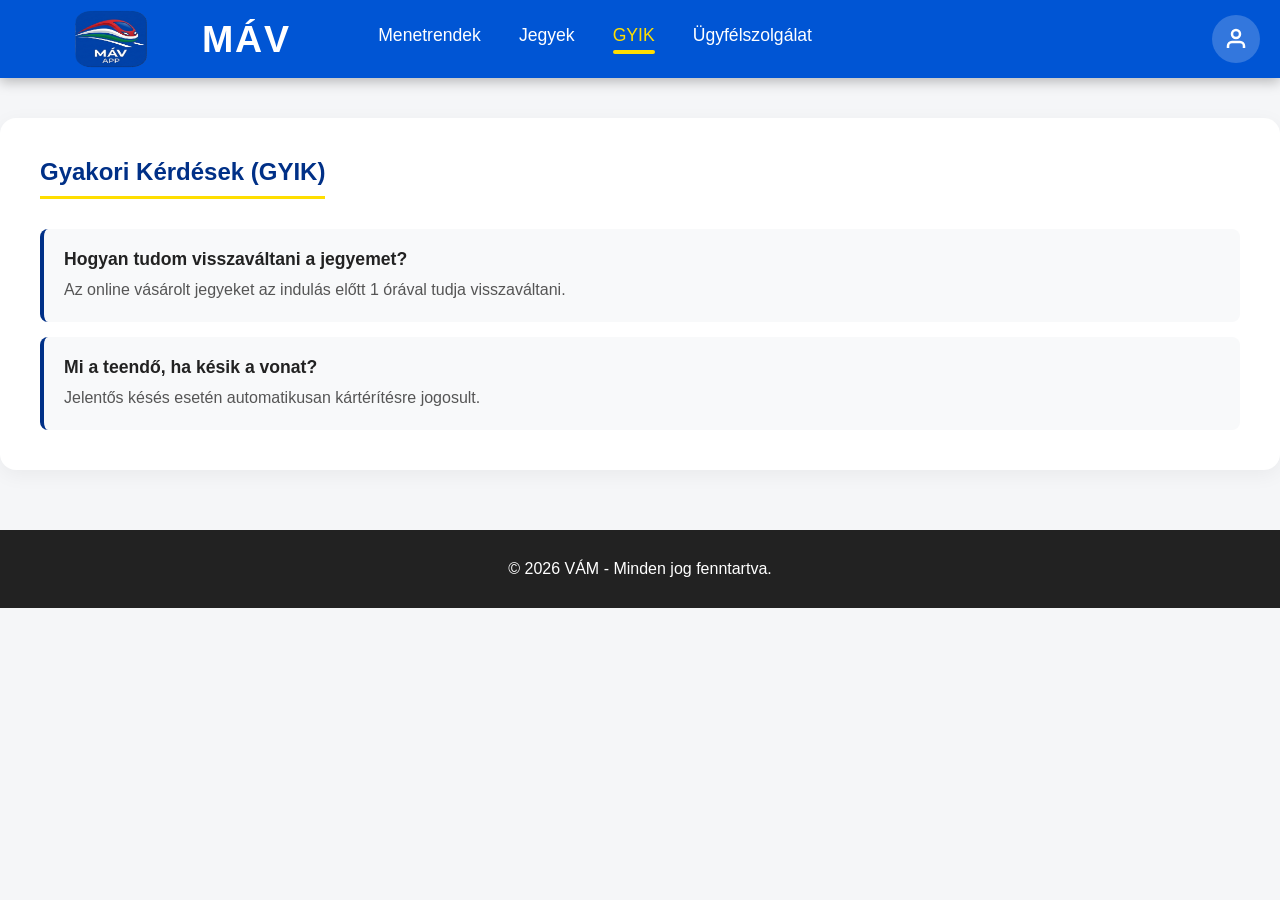
==== gyik.html @ 8c3da881 "update" ====
<!doctype html>
<html lang="hu">
  <head>
    <meta charset="UTF-8" />
    <meta name="viewport" content="width=device-width, initial-scale=1.0" />
    <title>MÁV - GYIK</title>
    <link rel="stylesheet" href="style.css" />
  </head>
  <body>
    <header class="topbar">
        <div class="navbar">
          <div class="logo-section">
            <img src="./images/nohattermavlogo.png" alt="VÁM Logo" class="logo" />
            <span class="logo-text">MÁV</span>
          </div>
          <div class="nav-menu">
            <a href="index.html" class="nav-link">Menetrendek</a>
            <a href="jegyek.html" class="nav-link">Jegyek</a>
            <a href="gyik.html" class="nav-link active">GYIK</a>
            <a href="kapcsolat.html" class="nav-link">Ügyfélszolgálat</a>
          </div>
          <button class="search-button">
            <svg width="24" height="24" viewBox="0 0 24 24" fill="none" stroke="white" stroke-width="2.5"><path d="M20 21v-2a4 4 0 0 0-4-4H8a4 4 0 0 0-4 4v2"></path><circle cx="12" cy="7" r="4"></circle></svg>
          </button>
        </div>
      </header>

    <main class="content-container inner-page">
      <h2>Gyakori Kérdések (GYIK)</h2>
      <div class="faq-list">
        <div class="faq-item">
          <h4>Hogyan tudom visszaváltani a jegyemet?</h4>
          <p>Az online vásárolt jegyeket az indulás előtt 1 órával tudja visszaváltani.</p>
        </div>
        <div class="faq-item">
          <h4>Mi a teendő, ha késik a vonat?</h4>
          <p>Jelentős késés esetén automatikusan kártérítésre jogosult.</p>
        </div>
      </div>
    </main>

    <footer class="footer">
        <p>&copy; 2026 VÁM - Minden jog fenntartva.</p>
    </footer>
  </body>
</html>
---- style.css ----
* {
  margin: 0;
  padding: 0;
  box-sizing: border-box;
}

body {
  font-family:
    -apple-system, BlinkMacSystemFont, "Segoe UI", Roboto, sans-serif;
  background: #f5f6f8;
  color: #333;
}

/* Navigáció */
.topbar {
  background: linear-gradient(to right, #0055d4, #0055d4);
  padding: 0 20px;
  box-shadow: 0 4px 12px rgba(0, 0, 0, 0.25);
  position: sticky;
  top: 0;
  z-index: 100;
}

.navbar {
  max-width: 1400px;
  margin: 0 auto;
  height: 78px;
  display: grid; /* Flex helyett Grid */
  grid-template-columns: 1fr auto 1fr; /* Három egyenlő oszlop: Bal, Közép, Jobb */
  align-items: center;
}

/* A logó maradjon a bal szélén a saját oszlopának */
.logo-section {
  display: flex;
  align-items: center;
  gap: 12px;
  justify-self: start;
}

/* A menü legyen a középső oszlop közepén */
.nav-menu {
  display: flex;
  gap: 38px;
  justify-self: center; /* Ez teszi abszolút középre */
}

/* A gomb pedig a jobb oldali oszlop végén */
.search-button {
  justify-self: end; /* Ez tolja ki a jobb szélére */
  background: rgba(255, 255, 255, 0.2);
  border: none;
  width: 48px;
  height: 48px;
  border-radius: 50%;
  display: flex;
  align-items: center;
  justify-content: center;
  cursor: pointer;
  transition: all 0.3s;
}
.logo {
  display: flex;
  align-items: center;
  height: 60px;
  width: 170px;
}
.logo-text {
  color: white;
  font-size: 2.35rem;
  font-weight: 800;
  letter-spacing: 1.8px;
}

.nav-menu {
  display: flex;
  gap: 38px;
}
.nav-link {
  color: white;
  text-decoration: none;
  font-size: 1.1rem;
  font-weight: 500;
  position: relative;
  padding-bottom: 8px;
  transition: color 0.3s;
}
.nav-link:hover,
.nav-link.active {
  color: #ffde00;
}
.nav-link::after {
  content: "";
  position: absolute;
  bottom: 0;
  left: 0;
  width: 0;
  height: 4px;
  background: #ffde00;
  transition: width 0.35s ease;
  border-radius: 2px;
}
.nav-link:hover::after,
.nav-link.active::after {
  width: 100%;
}

.search-button {
  margin-left: 400px; /* Növeld ezt az értéket (pl. 80px vagy 100px), amíg elég jobbra nem kerül */
  background: rgba(255, 255, 255, 0.2);
  background: rgba(255, 255, 255, 0.2);
  border: none;
  width: 48px;
  height: 48px;
  border-radius: 50%;
  display: flex;
  align-items: center;
  justify-content: center;
  cursor: pointer;
  transition: all 0.3s;
}
.search-button:hover {
  background: rgba(255, 255, 255, 0.35);
  transform: scale(1.05);
}

/* Oldalak logikája */
.page-section {
  display: none;
  animation: fadeIn 0.4s ease-in-out;
}
.page-section.active {
  display: block;
}

@keyframes fadeIn {
  from {
    opacity: 0;
    transform: translateY(10px);
  }
  to {
    opacity: 1;
    transform: translateY(0);
  }
}

/* Hero */
.hero-container {
  max-width: 1400px;
  margin: 25px auto 40px;
  padding: 0 20px;
}
.hero {
  position: relative;
  border-radius: 16px;
  overflow: hidden;
  box-shadow: 0 10px 30px rgba(0, 0, 0, 0.2);
}
.hero-bg {
  width: 100%;
  height: 520px;
  object-fit: cover;
  display: block;
}

/* Service Panel */
.service-panel {
  position: absolute;
  top: 50%;
  left: 50px;
  transform: translateY(-50%);
  width: 320px;
  background: rgba(255, 255, 255, 0.25);
  backdrop-filter: blur(16px);
  -webkit-backdrop-filter: blur(16px);
  border: 1px solid rgba(255, 255, 255, 0.4);
  border-radius: 16px;
  padding: 20px;
  box-shadow: 0 8px 32px rgba(0, 0, 0, 0.2);
}
.panel-title {
  background: #003087;
  color: white;
  padding: 15px;
  text-align: center;
  font-size: 1.2rem;
  font-weight: 700;
  border-radius: 10px;
  margin-bottom: 16px;
}
.service-row {
  display: flex;
  align-items: center;
  gap: 15px;
  padding: 16px;
  color: #111;
  text-decoration: none;
  font-size: 1.1rem;
  font-weight: 600;
  background: rgba(255, 255, 255, 0.7);
  margin-bottom: 10px;
  border-radius: 10px;
  transition: all 0.3s;
}
.service-row:hover {
  background: #ffde00;
  color: #003087;
  transform: translateX(5px);
  box-shadow: 0 4px 12px rgba(0, 0, 0, 0.1);
}
.icon {
  font-size: 1.5rem;
}
.arrow {
  margin-left: auto;
  font-size: 1.5rem;
  opacity: 0.7;
}

/* Dynamic Panel */
.dynamic-panel {
  position: absolute;
  top: 50%;
  right: 60px;
  transform: translateY(-50%);
  width: 45%;
}
.dynamic-box {
  background: rgba(255, 255, 255, 0.95);
  backdrop-filter: blur(16px);
  border-radius: 18px;
  padding: 40px 30px;
  text-align: center;
  box-shadow: 0 15px 40px rgba(0, 0, 0, 0.2);
}
.dynamic-icon {
  font-size: 4rem;
  margin-bottom: 15px;
}
.dynamic-box h3 {
  font-size: 1.8rem;
  color: #003087;
  margin-bottom: 15px;
}
.dynamic-box p {
  font-size: 1.1rem;
  color: #444;
  line-height: 1.6;
  margin-bottom: 30px;
}
.dynamic-btn {
  display: inline-block;
  background: #003087;
  color: white;
  padding: 14px 36px;
  border-radius: 8px;
  text-decoration: none;
  font-weight: 600;
  font-size: 1.1rem;
  border: none;
  cursor: pointer;
  transition: all 0.3s;
}
.dynamic-btn:hover {
  background: #0044aa;
  transform: translateY(-2px);
  box-shadow: 0 5px 15px rgba(0, 48, 135, 0.3);
}
.dynamic-btn.outline {
  background: transparent;
  color: #003087;
  border: 2px solid #003087;
  padding: 10px 24px;
}
.dynamic-btn.outline:hover {
  background: #003087;
  color: white;
}

/* Progress Section */
.progress-section {
  max-width: 1400px;
  margin: 40px auto;
  padding: 0 20px;
}
.progress-bar {
  display: flex;
  justify-content: space-between;
  background: white;
  border-radius: 14px;
  padding: 15px 30px;
  box-shadow: 0 4px 15px rgba(0, 0, 0, 0.05);
  margin-bottom: 15px;
}
.step {
  display: flex;
  flex-direction: column;
  align-items: center;
  gap: 8px;
  cursor: pointer;
  padding: 10px 20px;
  border-radius: 12px;
  transition: all 0.3s;
  flex: 1;
  text-align: center;
}
.step:hover {
  background: #f8f9fa;
}
.step.active {
  background: #fff8cc;
}
.step.active .number {
  background: #ffde00;
  color: #003087;
}
.number {
  width: 40px;
  height: 40px;
  background: #003087;
  color: white;
  border-radius: 50%;
  display: flex;
  align-items: center;
  justify-content: center;
  font-weight: bold;
  font-size: 1.2rem;
  transition: all 0.3s;
}
.label {
  font-size: 1rem;
  font-weight: 600;
  color: #333;
}
.progress-track {
  height: 6px;
  background: #e0e0e0;
  border-radius: 4px;
  overflow: hidden;
  margin: 0 20px;
}
.progress-fill {
  height: 100%;
  background: #ffde00;
  width: 0%;
}

/* Általános konténer belső oldalakhoz és grid-hez */
.content-container {
  max-width: 1400px;
  margin: 0 auto 60px;
  padding: 0 20px;
}
.inner-page {
  background: white;
  padding: 40px;
  border-radius: 16px;
  box-shadow: 0 5px 20px rgba(0, 0, 0, 0.05);
  margin-top: 40px;
}
.inner-page h2 {
  color: #003087;
  margin-bottom: 30px;
  border-bottom: 3px solid #ffde00;
  display: inline-block;
  padding-bottom: 10px;
}

/* Hírek szekció (ÚJ) */
.section-header {
  display: flex;
  justify-content: space-between;
  align-items: flex-end;
  margin-bottom: 25px;
  border-bottom: 2px solid #ddd;
  padding-bottom: 10px;
}
.section-header h2 {
  color: #003087;
  font-size: 1.8rem;
}
.view-all {
  color: #0055d4;
  text-decoration: none;
  font-weight: 600;
}
.view-all:hover {
  text-decoration: underline;
}

.card-grid {
  display: grid;
  grid-template-columns: repeat(auto-fit, minmax(300px, 1fr));
  gap: 30px;
}
.news-card {
  background: white;
  border-radius: 12px;
  overflow: hidden;
  box-shadow: 0 4px 15px rgba(0, 0, 0, 0.08);
  transition: transform 0.3s;
}
.news-card:hover {
  transform: translateY(-5px);
  box-shadow: 0 8px 25px rgba(0, 0, 0, 0.15);
}
.news-card img {
  width: 100%;
  height: 200px;
  object-fit: cover;
}
.card-content {
  padding: 25px;
}
.badge {
  display: inline-block;
  background: #003087;
  color: white;
  padding: 4px 10px;
  border-radius: 4px;
  font-size: 0.8rem;
  font-weight: bold;
  margin-bottom: 15px;
}
.badge.warning {
  background: #e67e22;
}
.badge.success {
  background: #27ae60;
}
.card-content h3 {
  font-size: 1.3rem;
  margin-bottom: 10px;
  color: #222;
}
.card-content p {
  color: #666;
  margin-bottom: 20px;
  line-height: 1.5;
  font-size: 0.95rem;
}
.read-more {
  color: #0055d4;
  font-weight: bold;
  text-decoration: none;
  text-transform: uppercase;
  font-size: 0.9rem;
}
.read-more:hover {
  color: #003087;
  text-decoration: underline;
}

/* Ajánlatok szekció (ÚJ) */
.offers-grid {
  display: grid;
  grid-template-columns: repeat(3, 1fr);
  gap: 20px;
}
.offer-box {
  background: white;
  padding: 30px;
  border-radius: 12px;
  border: 1px solid #eee;
  text-align: center;
  box-shadow: 0 4px 15px rgba(0, 0, 0, 0.05);
}
.offer-box h3 {
  color: #003087;
  margin-bottom: 15px;
  font-size: 1.3rem;
}
.offer-box p {
  color: #555;
  margin-bottom: 20px;
  line-height: 1.5;
}

/* Formák, Inputok (Jegyek és Ügyfélszolgálat) */
.ticket-form-container {
  background: #f8f9fa;
  padding: 30px;
  border-radius: 12px;
}
.ticket-form {
  display: flex;
  align-items: flex-end;
  gap: 15px;
  flex-wrap: wrap;
}
.form-group {
  display: flex;
  flex-direction: column;
  gap: 8px;
  flex: 1;
  min-width: 200px;
}
.form-group label {
  font-weight: 600;
  color: #444;
  font-size: 0.95rem;
}
.form-group input,
.form-group select,
.input-field {
  padding: 14px;
  border: 1px solid #ccc;
  border-radius: 8px;
  font-size: 1rem;
  outline: none;
  transition: border 0.3s;
  width: 100%;
}
.form-group input:focus,
.form-group select:focus,
.input-field:focus {
  border-color: #003087;
  box-shadow: 0 0 0 3px rgba(0, 48, 135, 0.1);
}
.form-icon {
  font-size: 2rem;
  color: #003087;
  padding-bottom: 5px;
}

/* GYIK */
.faq-list {
  display: flex;
  flex-direction: column;
  gap: 15px;
}
.faq-item {
  background: #f8f9fa;
  padding: 20px;
  border-radius: 8px;
  border-left: 4px solid #003087;
}
.faq-item h4 {
  margin-bottom: 8px;
  color: #222;
  font-size: 1.1rem;
}
.faq-item p {
  color: #555;
  line-height: 1.5;
}

/* Kapcsolat Grid */
.contact-grid {
  display: grid;
  grid-template-columns: 1fr 1fr;
  gap: 40px;
}
.info-card {
  background: #f8f9fa;
  padding: 25px;
  border-radius: 12px;
  margin-bottom: 20px;
  text-align: center;
}
.info-card h3 {
  color: #003087;
  margin-bottom: 10px;
}
.contact-form {
  display: flex;
  flex-direction: column;
  gap: 15px;
}

/* Footer */
.footer {
  background: #222;
  color: white;
  text-align: center;
  padding: 30px;
  margin-top: 60px;
}

/* Reszponzivitás */
@media (max-width: 992px) {
  .hero-bg {
    height: 750px;
  }
  .service-panel {
    top: 20px;
    transform: none;
    left: 50%;
    transform: translateX(-50%);
    width: 90%;
  }
  .dynamic-panel {
    top: auto;
    bottom: 30px;
    right: 50%;
    transform: translateX(50%);
    width: 90%;
  }
  .dynamic-box {
    padding: 20px;
    width: 100%;
  }
  .offers-grid,
  .contact-grid {
    grid-template-columns: 1fr;
  }
  .ticket-form {
    flex-direction: column;
    align-items: stretch;
  }
  .form-icon {
    display: none;
  }
}
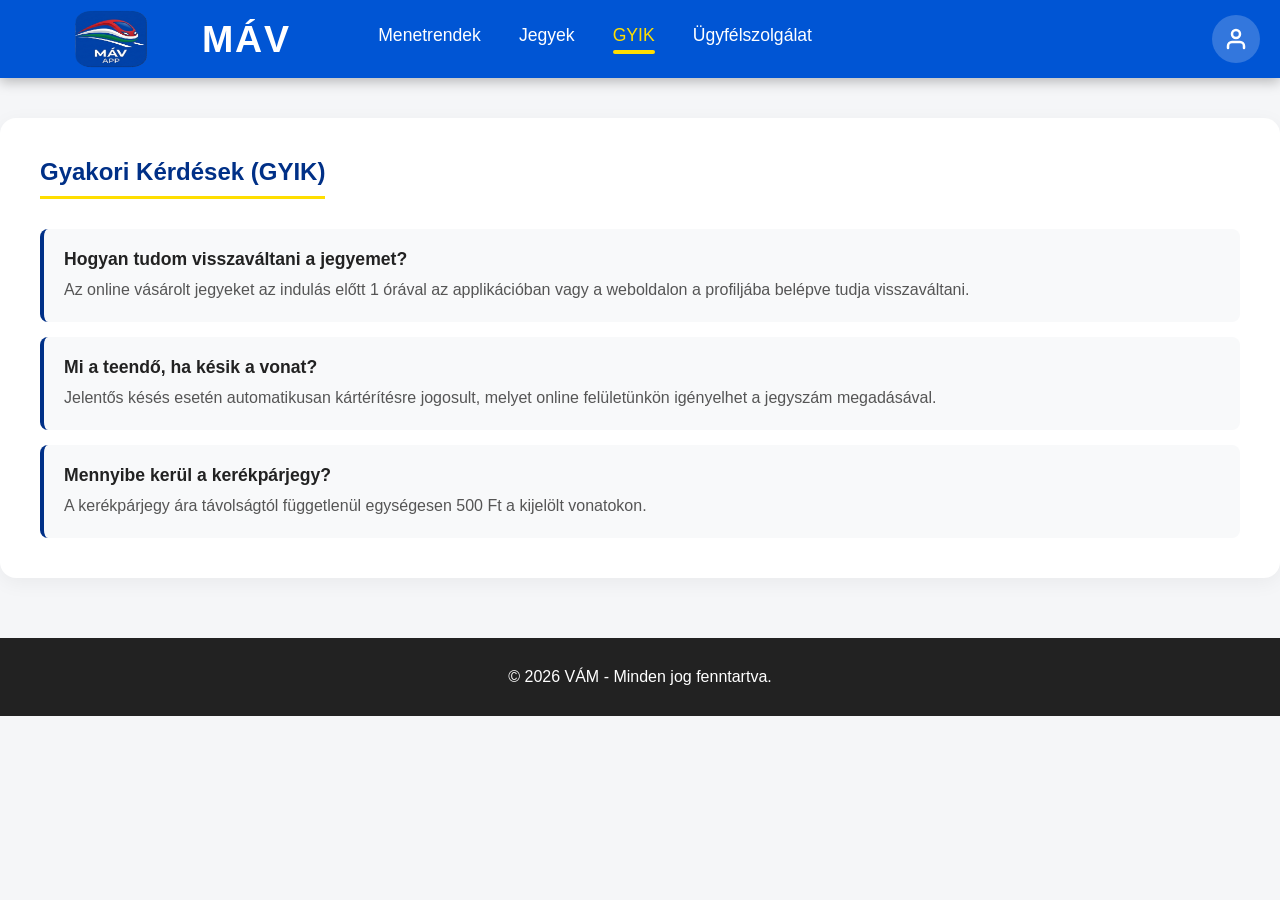
==== commit 0077ce54: "update" ====
--- a/gyik.html
+++ b/gyik.html
@@ -8,39 +8,46 @@
   </head>
   <body>
     <header class="topbar">
-        <div class="navbar">
-          <div class="logo-section">
-            <img src="./images/nohattermavlogo.png" alt="VÁM Logo" class="logo" />
-            <span class="logo-text">MÁV</span>
-          </div>
-          <div class="nav-menu">
-            <a href="index.html" class="nav-link">Menetrendek</a>
-            <a href="jegyek.html" class="nav-link">Jegyek</a>
-            <a href="gyik.html" class="nav-link active">GYIK</a>
-            <a href="kapcsolat.html" class="nav-link">Ügyfélszolgálat</a>
-          </div>
-          <button class="search-button">
-            <svg width="24" height="24" viewBox="0 0 24 24" fill="none" stroke="white" stroke-width="2.5"><path d="M20 21v-2a4 4 0 0 0-4-4H8a4 4 0 0 0-4 4v2"></path><circle cx="12" cy="7" r="4"></circle></svg>
-          </button>
+      <div class="navbar">
+        <div class="logo-section">
+          <img src="./images/nohattermavlogo.png" alt="VÁM Logo" class="logo" />
+          <span class="logo-text">MÁV</span>
         </div>
-      </header>
+        <div class="nav-menu">
+          <a href="index.html" class="nav-link">Menetrendek</a>
+          <a href="jegyek.html" class="nav-link">Jegyek</a>
+          <a href="gyik.html" class="nav-link active">GYIK</a>
+          <a href="kapcsolat.html" class="nav-link">Ügyfélszolgálat</a>
+        </div>
+        <button class="search-button">
+          <svg width="24" height="24" viewBox="0 0 24 24" fill="none" stroke="white" stroke-width="2.5" stroke-linecap="round" stroke-linejoin="round">
+            <path d="M20 21v-2a4 4 0 0 0-4-4H8a4 4 0 0 0-4 4v2"></path>
+            <circle cx="12" cy="7" r="4"></circle>
+          </svg>
+        </button>
+      </div>
+    </header>
 
     <main class="content-container inner-page">
       <h2>Gyakori Kérdések (GYIK)</h2>
       <div class="faq-list">
         <div class="faq-item">
           <h4>Hogyan tudom visszaváltani a jegyemet?</h4>
-          <p>Az online vásárolt jegyeket az indulás előtt 1 órával tudja visszaváltani.</p>
+          <p>Az online vásárolt jegyeket az indulás előtt 1 órával az applikációban vagy a weboldalon a profiljába belépve tudja visszaváltani.</p>
         </div>
         <div class="faq-item">
           <h4>Mi a teendő, ha késik a vonat?</h4>
-          <p>Jelentős késés esetén automatikusan kártérítésre jogosult.</p>
+          <p>Jelentős késés esetén automatikusan kártérítésre jogosult, melyet online felületünkön igényelhet a jegyszám megadásával.</p>
+        </div>
+        <div class="faq-item">
+          <h4>Mennyibe kerül a kerékpárjegy?</h4>
+          <p>A kerékpárjegy ára távolságtól függetlenül egységesen 500 Ft a kijelölt vonatokon.</p>
         </div>
       </div>
     </main>
 
     <footer class="footer">
-        <p>&copy; 2026 VÁM - Minden jog fenntartva.</p>
+      <p>&copy; 2026 VÁM - Minden jog fenntartva.</p>
     </footer>
   </body>
 </html>
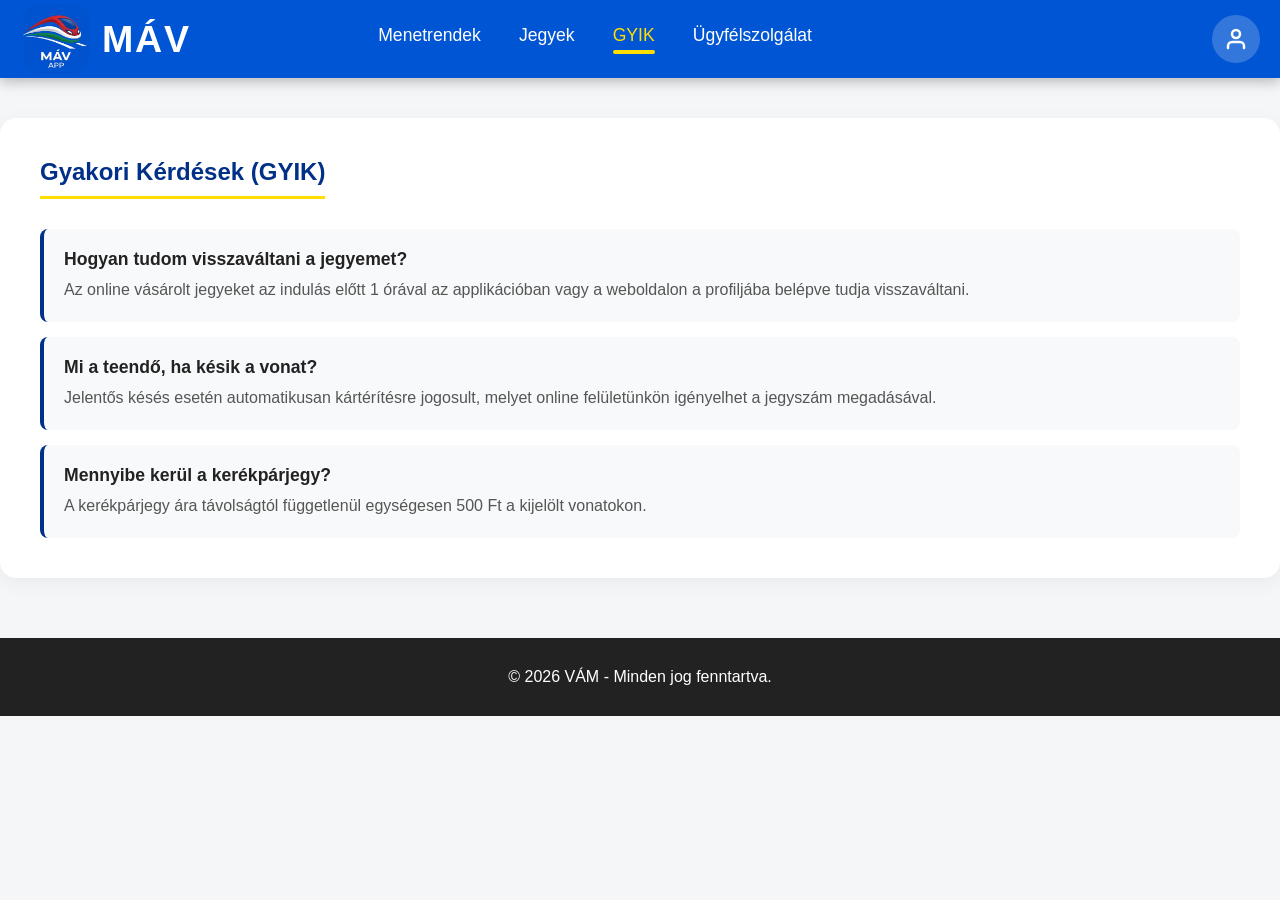
==== commit 6d66d8b9: "oldalakon logo fix" ====
--- a/gyik.html
+++ b/gyik.html
@@ -10,7 +10,7 @@
     <header class="topbar">
       <div class="navbar">
         <div class="logo-section">
-          <img src="./images/nohattermavlogo.png" alt="VÁM Logo" class="logo" />
+          <img src="./images/ujlogo.png" alt="VÁM Logo" class="logo" />
           <span class="logo-text">MÁV</span>
         </div>
         <div class="nav-menu">
--- a/style.css
+++ b/style.css
@@ -62,8 +62,8 @@
 .logo {
   display: flex;
   align-items: center;
-  height: 60px;
-  width: 170px;
+  height: 70px;
+  width: 70px;
 }
 .logo-text {
   color: white;
@@ -612,3 +612,60 @@
     display: none;
   }
 }
+
+/* Login Dropdown Stílusok */
+.login-dropdown {
+  position: absolute;
+  top: 60px;
+  right: 0;
+  width: 300px;
+  background: white;
+  border-radius: 12px;
+  box-shadow: 0 10px 25px rgba(0,0,0,0.2);
+  padding: 20px;
+  display: none; /* Alapból rejtve */
+  z-index: 1000;
+}
+
+.login-dropdown.active {
+  display: block;
+  animation: fadeIn 0.3s ease;
+}
+
+.login-dropdown h3 {
+  margin-bottom: 15px;
+  color: #003087;
+  font-size: 1.2rem;
+}
+
+.login-dropdown .input-field {
+  width: 100%;
+  margin-bottom: 12px;
+  padding: 10px;
+  border: 1px solid #ddd;
+  border-radius: 6px;
+}
+
+.login-options {
+  display: flex;
+  justify-content: space-between;
+  align-items: center;
+  font-size: 0.85rem;
+  margin-bottom: 15px;
+}
+
+.login-options a {
+  color: #0055d4;
+  text-decoration: none;
+}
+
+.reg-text {
+  text-align: center;
+  font-size: 0.85rem;
+  margin-top: 15px;
+}
+
+@keyframes fadeIn {
+  from { opacity: 0; transform: translateY(-10px); }
+  to { opacity: 1; transform: translateY(0); }
+}
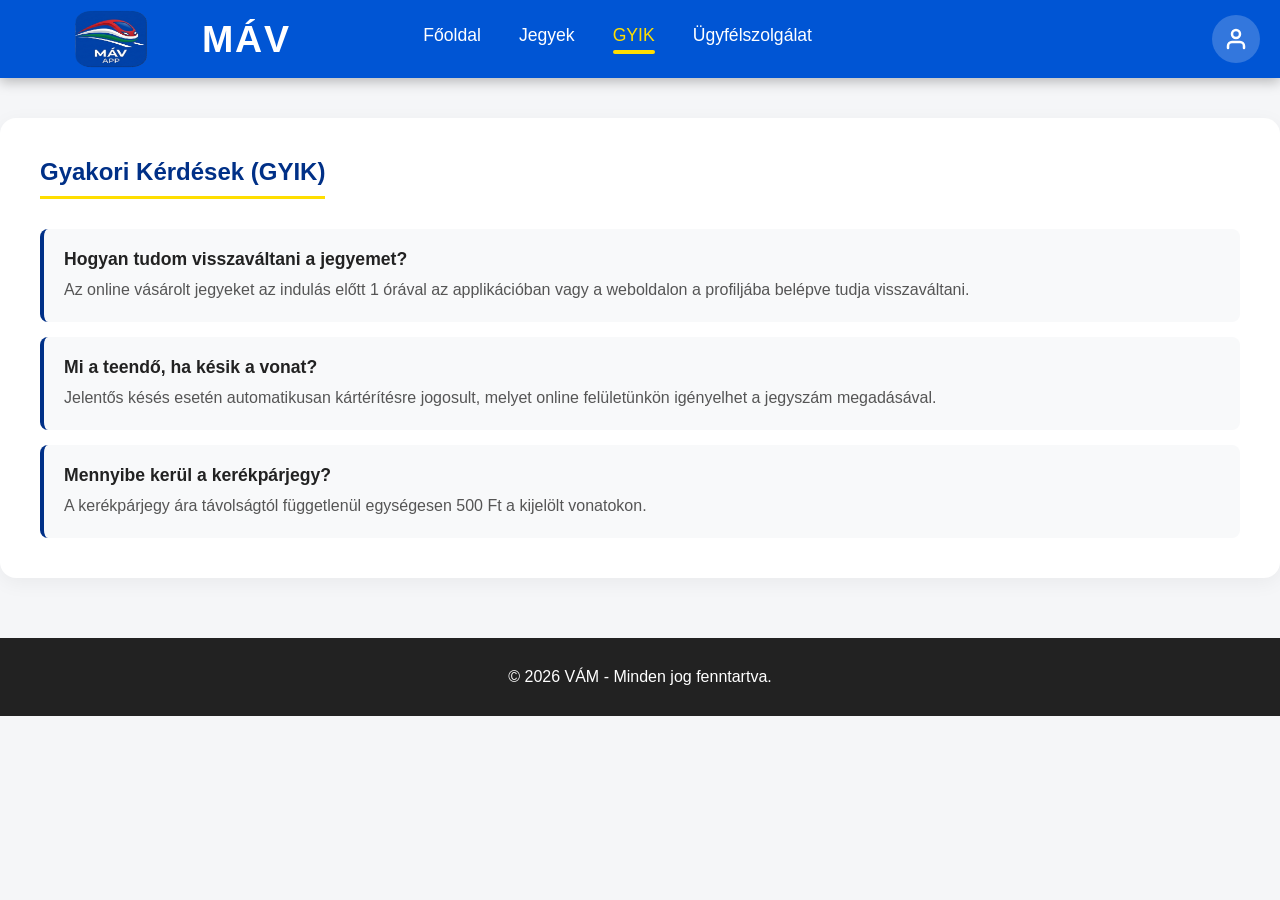
==== commit 788bf495: "update" ====
--- a/gyik.html
+++ b/gyik.html
@@ -10,15 +10,16 @@
     <header class="topbar">
       <div class="navbar">
         <div class="logo-section">
-          <img src="./images/ujlogo.png" alt="VÁM Logo" class="logo" />
+          <img src="./images/nohattermavlogo.png" alt="VÁM Logo" class="logo" />
           <span class="logo-text">MÁV</span>
         </div>
         <div class="nav-menu">
-          <a href="index.html" class="nav-link">Menetrendek</a>
+          <a href="index.html" class="nav-link">Főoldal</a>
           <a href="jegyek.html" class="nav-link">Jegyek</a>
           <a href="gyik.html" class="nav-link active">GYIK</a>
           <a href="kapcsolat.html" class="nav-link">Ügyfélszolgálat</a>
         </div>
+        
         <button class="search-button">
           <svg width="24" height="24" viewBox="0 0 24 24" fill="none" stroke="white" stroke-width="2.5" stroke-linecap="round" stroke-linejoin="round">
             <path d="M20 21v-2a4 4 0 0 0-4-4H8a4 4 0 0 0-4 4v2"></path>
--- a/style.css
+++ b/style.css
@@ -62,8 +62,8 @@
 .logo {
   display: flex;
   align-items: center;
-  height: 70px;
-  width: 70px;
+  height: 60px;
+  width: 170px;
 }
 .logo-text {
   color: white;
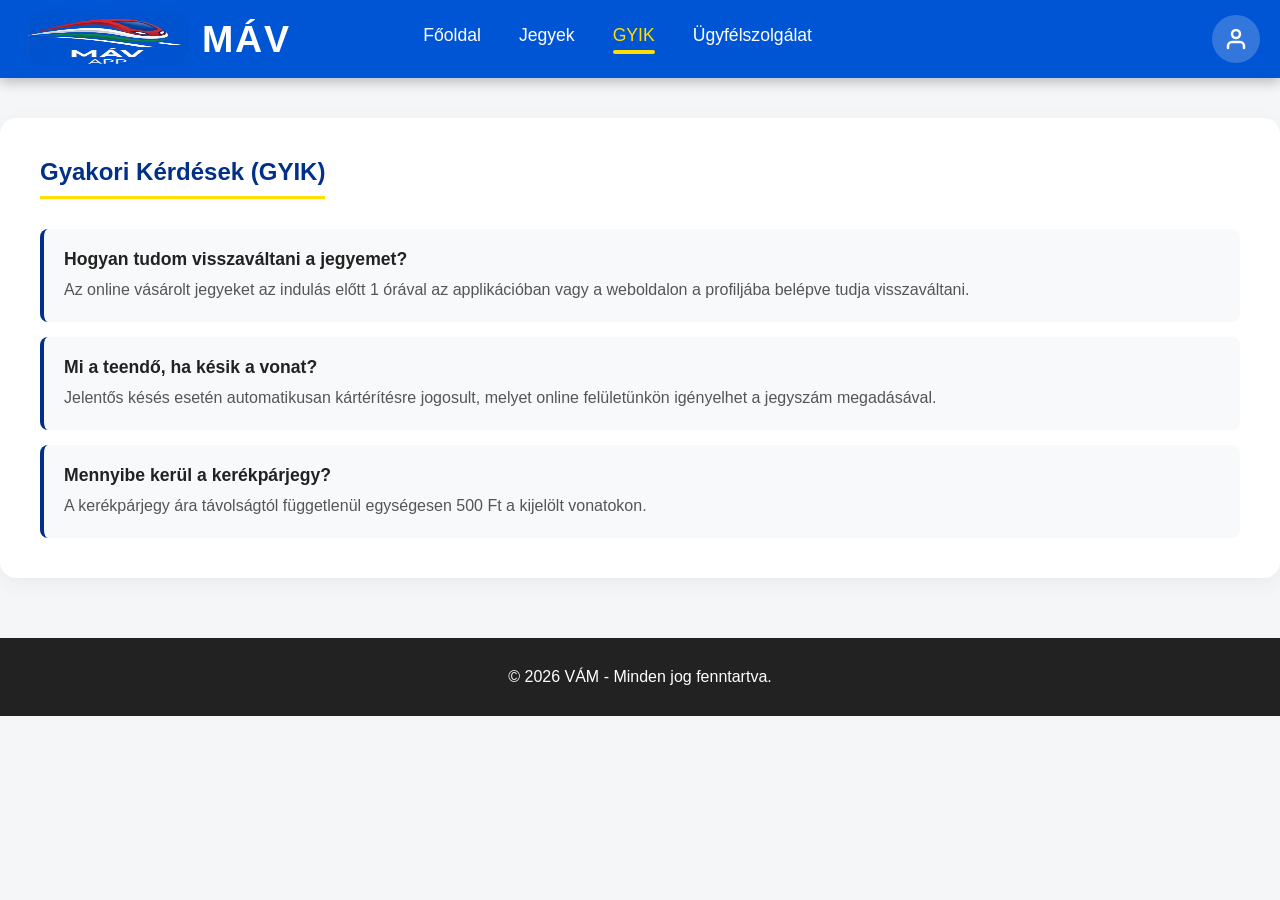
==== commit ab1119bb: "Merge branch 'main' of https://github.com/hszabolcss/M-vER" ====
--- a/gyik.html
+++ b/gyik.html
@@ -10,7 +10,7 @@
     <header class="topbar">
       <div class="navbar">
         <div class="logo-section">
-          <img src="./images/nohattermavlogo.png" alt="VÁM Logo" class="logo" />
+          <img src="./images/ujlogo.png" alt="VÁM Logo" class="logo" />
           <span class="logo-text">MÁV</span>
         </div>
         <div class="nav-menu">
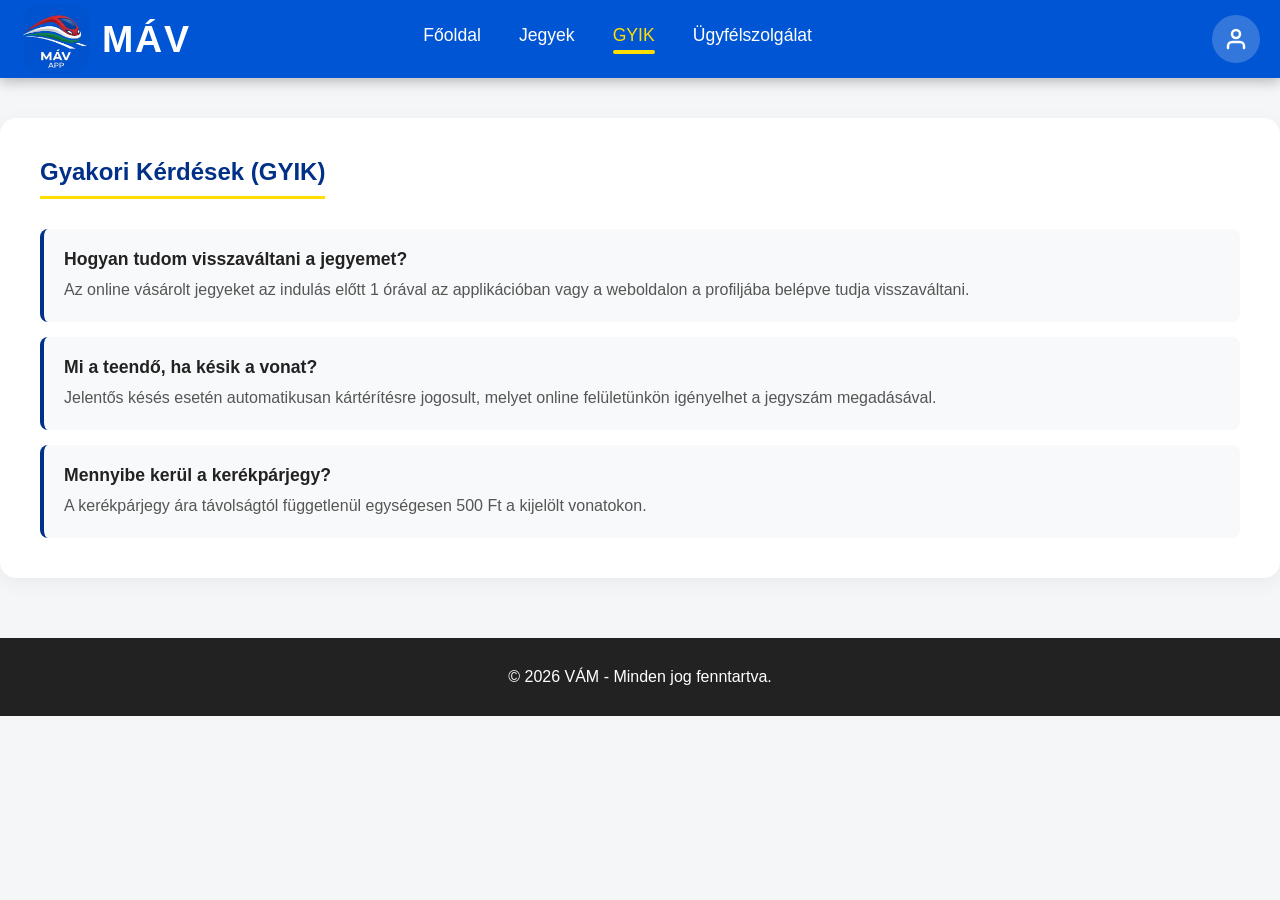
==== commit bd77a6c9: "logo fix mert szabi retardalt :D" ====
--- a/gyik.html
+++ b/gyik.html
@@ -19,9 +19,18 @@
           <a href="gyik.html" class="nav-link active">GYIK</a>
           <a href="kapcsolat.html" class="nav-link">Ügyfélszolgálat</a>
         </div>
-        
+
         <button class="search-button">
-          <svg width="24" height="24" viewBox="0 0 24 24" fill="none" stroke="white" stroke-width="2.5" stroke-linecap="round" stroke-linejoin="round">
+          <svg
+            width="24"
+            height="24"
+            viewBox="0 0 24 24"
+            fill="none"
+            stroke="white"
+            stroke-width="2.5"
+            stroke-linecap="round"
+            stroke-linejoin="round"
+          >
             <path d="M20 21v-2a4 4 0 0 0-4-4H8a4 4 0 0 0-4 4v2"></path>
             <circle cx="12" cy="7" r="4"></circle>
           </svg>
@@ -34,15 +43,25 @@
       <div class="faq-list">
         <div class="faq-item">
           <h4>Hogyan tudom visszaváltani a jegyemet?</h4>
-          <p>Az online vásárolt jegyeket az indulás előtt 1 órával az applikációban vagy a weboldalon a profiljába belépve tudja visszaváltani.</p>
+          <p>
+            Az online vásárolt jegyeket az indulás előtt 1 órával az
+            applikációban vagy a weboldalon a profiljába belépve tudja
+            visszaváltani.
+          </p>
         </div>
         <div class="faq-item">
           <h4>Mi a teendő, ha késik a vonat?</h4>
-          <p>Jelentős késés esetén automatikusan kártérítésre jogosult, melyet online felületünkön igényelhet a jegyszám megadásával.</p>
+          <p>
+            Jelentős késés esetén automatikusan kártérítésre jogosult, melyet
+            online felületünkön igényelhet a jegyszám megadásával.
+          </p>
         </div>
         <div class="faq-item">
           <h4>Mennyibe kerül a kerékpárjegy?</h4>
-          <p>A kerékpárjegy ára távolságtól függetlenül egységesen 500 Ft a kijelölt vonatokon.</p>
+          <p>
+            A kerékpárjegy ára távolságtól függetlenül egységesen 500 Ft a
+            kijelölt vonatokon.
+          </p>
         </div>
       </div>
     </main>
@@ -51,4 +70,4 @@
       <p>&copy; 2026 VÁM - Minden jog fenntartva.</p>
     </footer>
   </body>
-</html>+</html>
--- a/style.css
+++ b/style.css
@@ -62,8 +62,8 @@
 .logo {
   display: flex;
   align-items: center;
-  height: 60px;
-  width: 170px;
+  height: 70px;
+  width: 70px;
 }
 .logo-text {
   color: white;
@@ -621,7 +621,7 @@
   width: 300px;
   background: white;
   border-radius: 12px;
-  box-shadow: 0 10px 25px rgba(0,0,0,0.2);
+  box-shadow: 0 10px 25px rgba(0, 0, 0, 0.2);
   padding: 20px;
   display: none; /* Alapból rejtve */
   z-index: 1000;
@@ -666,6 +666,12 @@
 }
 
 @keyframes fadeIn {
-  from { opacity: 0; transform: translateY(-10px); }
-  to { opacity: 1; transform: translateY(0); }
-}
+  from {
+    opacity: 0;
+    transform: translateY(-10px);
+  }
+  to {
+    opacity: 1;
+    transform: translateY(0);
+  }
+}
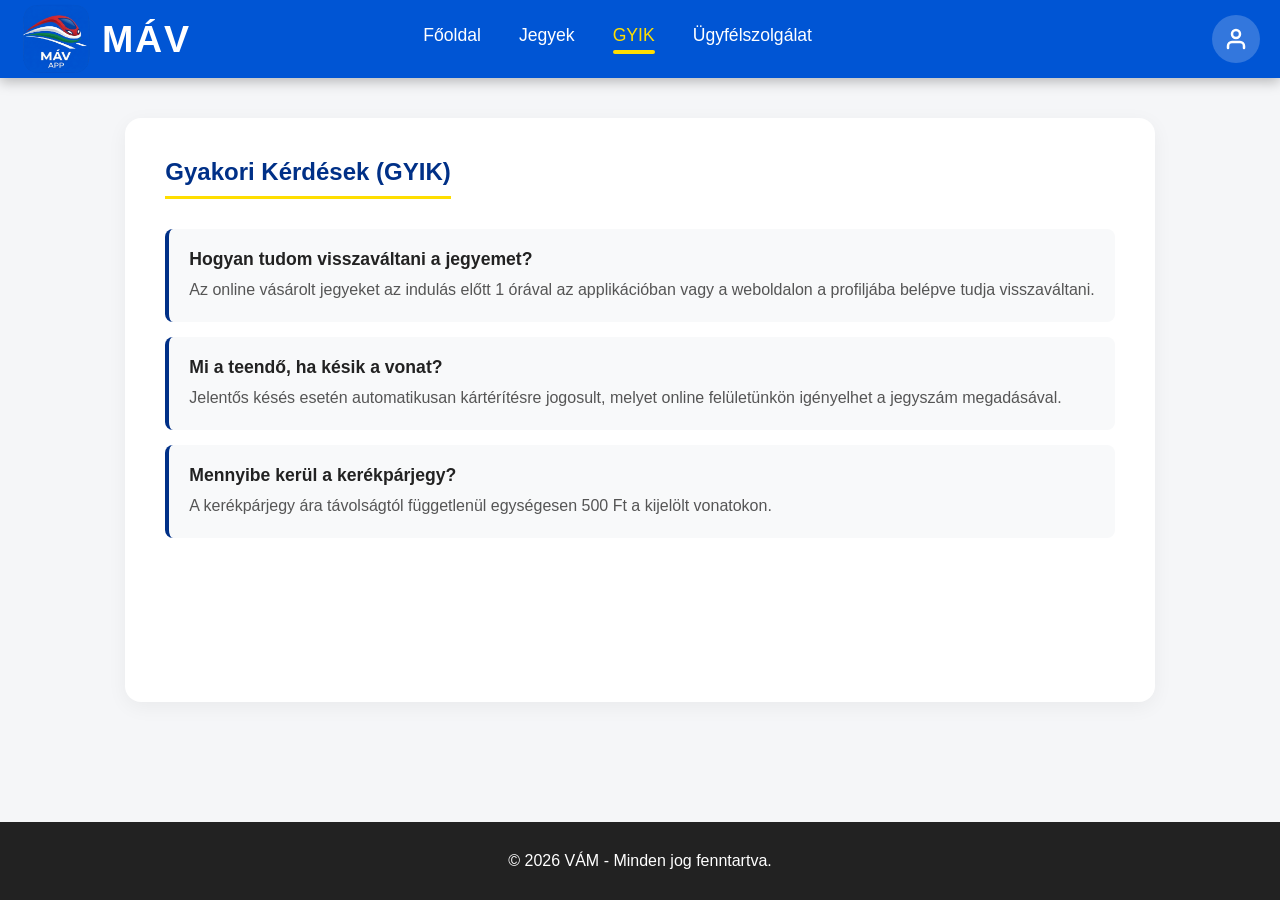
==== commit 8ada933a: "login bekerult minden oldalra" ====
--- a/gyik.html
+++ b/gyik.html
@@ -19,22 +19,98 @@
           <a href="gyik.html" class="nav-link active">GYIK</a>
           <a href="kapcsolat.html" class="nav-link">Ügyfélszolgálat</a>
         </div>
+        <div
+          class="user-menu-container"
+          style="position: relative; justify-self: end"
+        >
+          <button
+            class="search-button"
+            id="login-trigger"
+            aria-label="Bejelentkezés"
+          >
+            <svg
+              width="24"
+              height="24"
+              viewBox="0 0 24 24"
+              fill="none"
+              stroke="white"
+              stroke-width="2.5"
+              stroke-linecap="round"
+              stroke-linejoin="round"
+            >
+              <path d="M20 21v-2a4 4 0 0 0-4-4H8a4 4 0 0 0-4 4v2"></path>
+              <circle cx="12" cy="7" r="4"></circle>
+            </svg>
+          </button>
 
-        <button class="search-button">
-          <svg
-            width="24"
-            height="24"
-            viewBox="0 0 24 24"
-            fill="none"
-            stroke="white"
-            stroke-width="2.5"
-            stroke-linecap="round"
-            stroke-linejoin="round"
-          >
-            <path d="M20 21v-2a4 4 0 0 0-4-4H8a4 4 0 0 0-4 4v2"></path>
-            <circle cx="12" cy="7" r="4"></circle>
-          </svg>
-        </button>
+          <div class="login-dropdown" id="login-dropdown">
+            <h3>Bejelentkezés</h3>
+            <form>
+              <input
+                type="text"
+                placeholder="Felhasználónév vagy e-mail"
+                class="input-field"
+                style="
+                  width: 100%;
+                  margin-bottom: 10px;
+                  padding: 8px;
+                  border-radius: 4px;
+                  border: 1px solid #ccc;
+                "
+              />
+              <input
+                type="password"
+                placeholder="Jelszó"
+                class="input-field"
+                style="
+                  width: 100%;
+                  margin-bottom: 10px;
+                  padding: 8px;
+                  border-radius: 4px;
+                  border: 1px solid #ccc;
+                "
+              />
+              <div
+                class="login-options"
+                style="
+                  display: flex;
+                  justify-content: space-between;
+                  align-items: center;
+                  margin-bottom: 15px;
+                  font-size: 0.85rem;
+                "
+              >
+                <label style="display: flex; align-items: center; gap: 5px">
+                  <input type="checkbox" /> Emlékezz rám
+                </label>
+                <a href="#" style="color: #0055d4; text-decoration: none"
+                  >Elfelejtett jelszó?</a
+                >
+              </div>
+              <button
+                type="submit"
+                class="dynamic-btn"
+                style="width: 100%; margin-top: 5px"
+              >
+                Belépés
+              </button>
+              <p
+                style="text-align: center; font-size: 0.85rem; margin-top: 15px"
+              >
+                Nincs még fiókja?
+                <a
+                  href="regisztracio.html"
+                  style="
+                    color: #0055d4;
+                    text-decoration: none;
+                    font-weight: bold;
+                  "
+                  >Regisztráció</a
+                >
+              </p>
+            </form>
+          </div>
+        </div>
       </div>
     </header>
 
@@ -70,4 +146,5 @@
       <p>&copy; 2026 VÁM - Minden jog fenntartva.</p>
     </footer>
   </body>
+  <script src="script.js"></script>
 </html>
--- a/style.css
+++ b/style.css
@@ -2,6 +2,7 @@
   margin: 0;
   padding: 0;
   box-sizing: border-box;
+  user-select: none;
 }
 
 body {
@@ -9,8 +10,88 @@
     -apple-system, BlinkMacSystemFont, "Segoe UI", Roboto, sans-serif;
   background: #f5f6f8;
   color: #333;
-}
-
+  display: flex;
+  flex-direction: column;
+  min-height: 100vh;
+}
+
+main {
+  flex: 1; /* Ez kitolja a footert az oldal aljára, ha kevés a tartalom */
+}
+
+/* Modál alapstílus */
+.modal {
+  display: none; 
+  position: fixed; 
+  z-index: 1001; 
+  left: 0;
+  top: 0;
+  width: 100%; 
+  height: 100%; 
+  background-color: rgba(0,0,0,0.6); /* Sötétített háttér */
+  backdrop-filter: blur(5px);
+}
+
+
+/* Modál fehér doboza */
+
+
+@keyframes modalAnim {
+  from { transform: translateY(-50px); opacity: 0; }
+  to { transform: translateY(0); opacity: 1; }
+}
+
+/* Modál fehér doboza */
+.modal-content {
+  background-color: #fefefe;
+  margin: 5% auto; /* Kicsit feljebb hoztuk */
+  padding: 40px 30px 30px 30px; /* A felső padding (40px) helyet ad az X-nek */
+  border-radius: 15px;
+  width: 90%;
+  max-width: 650px;
+  position: relative;
+  box-shadow: 0 10px 40px rgba(0,0,0,0.4);
+}
+
+/* Bezáró gomb pozícionálása, hogy ne lógjon a képbe */
+.close-modal {
+  position: absolute;
+  right: 15px;
+  top: 10px; /* Feljebb toltuk a fehér keretre */
+  color: #333;
+  font-size: 32px;
+  font-weight: 300; /* Vékonyabb, modernebb X */
+  cursor: pointer;
+  z-index: 10; /* Hogy biztosan a kép felett legyen */
+  line-height: 1;
+  transition: color 0.2s;
+}
+
+.close-modal:hover {
+  color: #003087;
+}
+
+/* Kép formázása a modálon belül */
+#modal-body img {
+  width: 100%;
+  height: auto;
+  border-radius: 8px;
+  margin-top: 5px; /* Kicsit eltoljuk az X alól */
+  display: block;
+}
+
+.close-modal:hover { color: #003087; }
+
+#modal-body h2 { color: #003087; margin-bottom: 15px; }
+#modal-body img { width: 100%; border-radius: 10px; margin-bottom: 15px; }
+
+.footer {
+  background: #003087;
+  color: white;
+  padding: 20px;
+  text-align: center;
+  width: 100%;
+}
 /* Navigáció */
 .topbar {
   background: linear-gradient(to right, #0055d4, #0055d4);
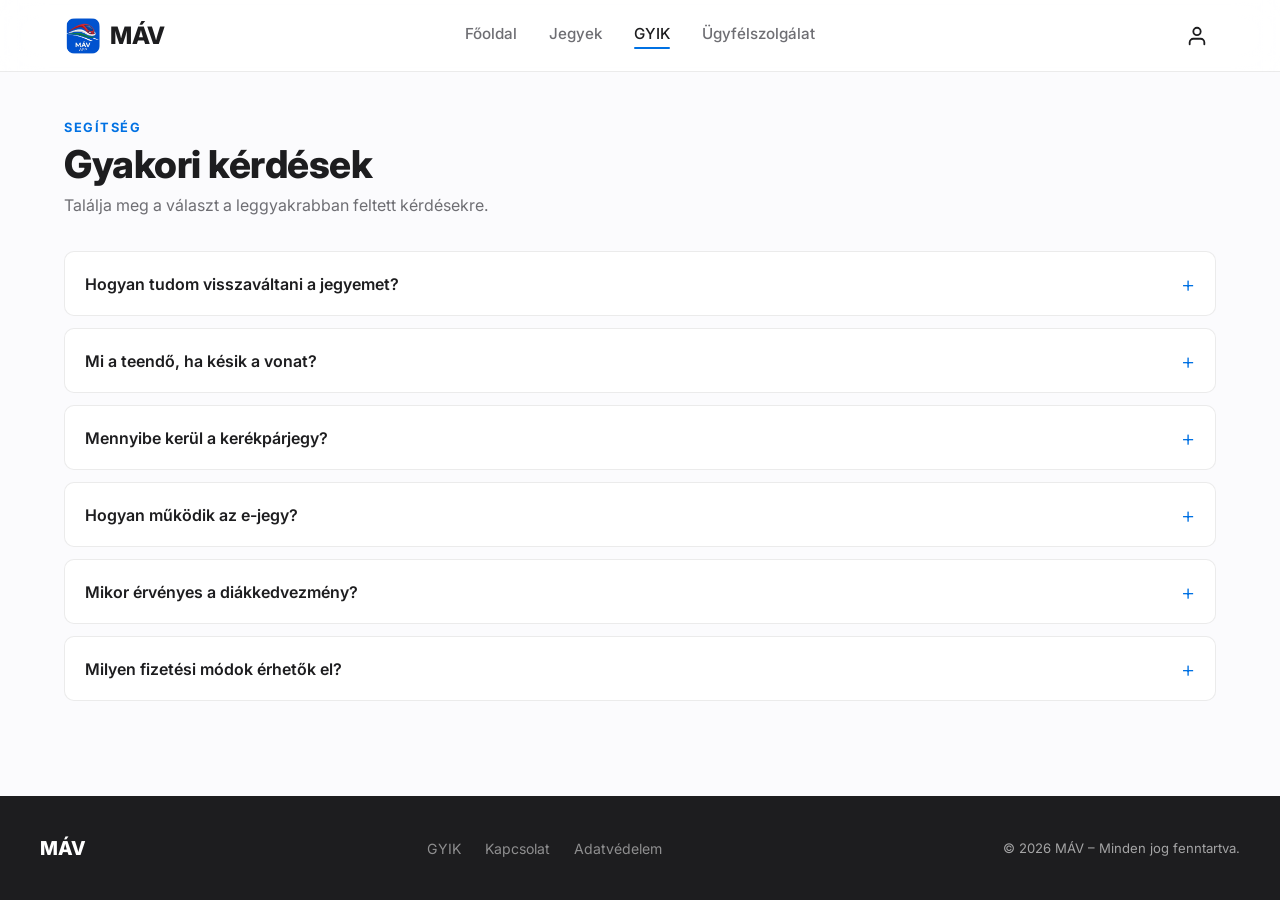
==== commit 3cf57c70: "(majdnem full recreate)" ====
--- a/gyik.html
+++ b/gyik.html
@@ -1,150 +1,109 @@
 <!doctype html>
 <html lang="hu">
-  <head>
-    <meta charset="UTF-8" />
-    <meta name="viewport" content="width=device-width, initial-scale=1.0" />
-    <title>MÁV - GYIK</title>
-    <link rel="stylesheet" href="style.css" />
-  </head>
-  <body>
-    <header class="topbar">
-      <div class="navbar">
-        <div class="logo-section">
-          <img src="./images/ujlogo.png" alt="VÁM Logo" class="logo" />
-          <span class="logo-text">MÁV</span>
-        </div>
-        <div class="nav-menu">
-          <a href="index.html" class="nav-link">Főoldal</a>
-          <a href="jegyek.html" class="nav-link">Jegyek</a>
-          <a href="gyik.html" class="nav-link active">GYIK</a>
-          <a href="kapcsolat.html" class="nav-link">Ügyfélszolgálat</a>
-        </div>
-        <div
-          class="user-menu-container"
-          style="position: relative; justify-self: end"
-        >
-          <button
-            class="search-button"
-            id="login-trigger"
-            aria-label="Bejelentkezés"
-          >
-            <svg
-              width="24"
-              height="24"
-              viewBox="0 0 24 24"
-              fill="none"
-              stroke="white"
-              stroke-width="2.5"
-              stroke-linecap="round"
-              stroke-linejoin="round"
-            >
-              <path d="M20 21v-2a4 4 0 0 0-4-4H8a4 4 0 0 0-4 4v2"></path>
-              <circle cx="12" cy="7" r="4"></circle>
-            </svg>
-          </button>
-
-          <div class="login-dropdown" id="login-dropdown">
-            <h3>Bejelentkezés</h3>
-            <form>
-              <input
-                type="text"
-                placeholder="Felhasználónév vagy e-mail"
-                class="input-field"
-                style="
-                  width: 100%;
-                  margin-bottom: 10px;
-                  padding: 8px;
-                  border-radius: 4px;
-                  border: 1px solid #ccc;
-                "
-              />
-              <input
-                type="password"
-                placeholder="Jelszó"
-                class="input-field"
-                style="
-                  width: 100%;
-                  margin-bottom: 10px;
-                  padding: 8px;
-                  border-radius: 4px;
-                  border: 1px solid #ccc;
-                "
-              />
-              <div
-                class="login-options"
-                style="
-                  display: flex;
-                  justify-content: space-between;
-                  align-items: center;
-                  margin-bottom: 15px;
-                  font-size: 0.85rem;
-                "
-              >
-                <label style="display: flex; align-items: center; gap: 5px">
-                  <input type="checkbox" /> Emlékezz rám
-                </label>
-                <a href="#" style="color: #0055d4; text-decoration: none"
-                  >Elfelejtett jelszó?</a
-                >
-              </div>
-              <button
-                type="submit"
-                class="dynamic-btn"
-                style="width: 100%; margin-top: 5px"
-              >
-                Belépés
-              </button>
-              <p
-                style="text-align: center; font-size: 0.85rem; margin-top: 15px"
-              >
-                Nincs még fiókja?
-                <a
-                  href="regisztracio.html"
-                  style="
-                    color: #0055d4;
-                    text-decoration: none;
-                    font-weight: bold;
-                  "
-                  >Regisztráció</a
-                >
-              </p>
-            </form>
+<head>
+  <meta charset="UTF-8"/>
+  <meta name="viewport" content="width=device-width,initial-scale=1.0"/>
+  <title>MÁV – GYIK</title>
+  <link rel="stylesheet" href="style.css"/>
+</head>
+<body>
+<header class="topbar">
+  <div class="navbar">
+    <div class="logo-section">
+      <img src="./images/ujlogo.png" alt="MÁV" class="logo"/>
+      <span class="logo-text">MÁV</span>
+    </div>
+    <nav class="nav-menu">
+      <a href="index.html" class="nav-link">Főoldal</a>
+      <a href="jegyek.html" class="nav-link">Jegyek</a>
+      <a href="gyik.html" class="nav-link active">GYIK</a>
+      <a href="kapcsolat.html" class="nav-link">Ügyfélszolgálat</a>
+    </nav>
+    <div class="user-menu-container">
+      <span id="nav-username" style="font-size:.88rem;font-weight:600;color:#6e6e73;display:none;"></span>
+      <button class="user-btn" id="login-trigger" aria-label="Bejelentkezés">
+        <svg width="22" height="22" viewBox="0 0 24 24" fill="none" stroke="currentColor" stroke-width="2" stroke-linecap="round" stroke-linejoin="round">
+          <path d="M20 21v-2a4 4 0 0 0-4-4H8a4 4 0 0 0-4 4v2"/><circle cx="12" cy="7" r="4"/>
+        </svg>
+      </button>
+      <button class="avatar-btn" id="avatar-btn" aria-label="Fiók"></button>
+      <div class="login-dropdown" id="login-dropdown">
+        <div id="drop-auth">
+          <div class="drop-tabs">
+            <button class="drop-tab active" id="tab-login" onclick="switchTab('login')">Bejelentkezés</button>
+            <button class="drop-tab" id="tab-reg" onclick="switchTab('reg')">Regisztráció</button>
+          </div>
+          <div class="drop-panel active" id="panel-login">
+            <div class="msg" id="login-msg"></div>
+            <div class="form-group"><label>E-mail</label><input type="email" id="login-email" class="input-field" placeholder="pelda@email.hu"/></div>
+            <div class="form-group"><label>Jelszó</label><input type="password" id="login-pass" class="input-field" placeholder="••••••••"/></div>
+            <button class="btn btn-primary btn-full" onclick="doLogin()">Bejelentkezés</button>
+          </div>
+          <div class="drop-panel" id="panel-reg">
+            <div class="msg" id="reg-msg"></div>
+            <div class="form-group"><label>Teljes név</label><input type="text" id="reg-nev" class="input-field" placeholder="Minta János"/></div>
+            <div class="form-group"><label>E-mail</label><input type="email" id="reg-email" class="input-field" placeholder="pelda@email.hu"/></div>
+            <div class="form-group"><label>Jelszó</label><input type="password" id="reg-pass" class="input-field" placeholder="Min. 8 karakter"/></div>
+            <button class="btn btn-primary btn-full" onclick="doRegister()">Fiók létrehozása</button>
           </div>
         </div>
-      </div>
-    </header>
-
-    <main class="content-container inner-page">
-      <h2>Gyakori Kérdések (GYIK)</h2>
-      <div class="faq-list">
-        <div class="faq-item">
-          <h4>Hogyan tudom visszaváltani a jegyemet?</h4>
-          <p>
-            Az online vásárolt jegyeket az indulás előtt 1 órával az
-            applikációban vagy a weboldalon a profiljába belépve tudja
-            visszaváltani.
-          </p>
-        </div>
-        <div class="faq-item">
-          <h4>Mi a teendő, ha késik a vonat?</h4>
-          <p>
-            Jelentős késés esetén automatikusan kártérítésre jogosult, melyet
-            online felületünkön igényelhet a jegyszám megadásával.
-          </p>
-        </div>
-        <div class="faq-item">
-          <h4>Mennyibe kerül a kerékpárjegy?</h4>
-          <p>
-            A kerékpárjegy ára távolságtól függetlenül egységesen 500 Ft a
-            kijelölt vonatokon.
-          </p>
+        <div id="drop-user" style="display:none;">
+          <p style="font-weight:700;margin-bottom:4px;" id="drop-username"></p>
+          <p style="font-size:.85rem;color:#6e6e73;margin-bottom:20px;" id="drop-email"></p>
+          <a href="jegyek.html" class="btn btn-secondary btn-full" style="margin-bottom:10px;">Saját jegyeim</a>
+          <button class="btn btn-outline btn-full" onclick="doLogout()">Kijelentkezés</button>
         </div>
       </div>
-    </main>
+    </div>
+  </div>
+</header>
 
-    <footer class="footer">
-      <p>&copy; 2026 VÁM - Minden jog fenntartva.</p>
-    </footer>
-  </body>
-  <script src="script.js"></script>
+<main>
+  <div class="page-wrap">
+    <div class="section-label" style="margin-bottom:6px;">Segítség</div>
+    <h1 class="section-title" style="margin-bottom:8px;">Gyakori kérdések</h1>
+    <p style="color:#6e6e73;margin-bottom:36px;">Találja meg a választ a leggyakrabban feltett kérdésekre.</p>
+
+    <div class="faq-list">
+      <div class="faq-item">
+        <div class="faq-q" onclick="toggleFaq(this)">Hogyan tudom visszaváltani a jegyemet?</div>
+        <div class="faq-a">Az online vásárolt jegyeket az indulás előtt 1 órával az applikációban vagy a weboldalon a profiljába belépve tudja visszaváltani. A visszaváltott összeg 3–5 munkanapon belül kerül jóváírásra.</div>
+      </div>
+      <div class="faq-item">
+        <div class="faq-q" onclick="toggleFaq(this)">Mi a teendő, ha késik a vonat?</div>
+        <div class="faq-a">Jelentős késés esetén automatikusan kártérítésre jogosult, melyet online felületünkön igényelhet a jegyszám megadásával. 30 perc felett 25%, 60 perc felett 50% visszatérítés jár.</div>
+      </div>
+      <div class="faq-item">
+        <div class="faq-q" onclick="toggleFaq(this)">Mennyibe kerül a kerékpárjegy?</div>
+        <div class="faq-a">A kerékpárjegy ára távolságtól függetlenül egységesen 500 Ft a kijelölt vonatokon. InterCity vonaton helyfoglalás is szükséges, ami további 300 Ft-ba kerül.</div>
+      </div>
+      <div class="faq-item">
+        <div class="faq-q" onclick="toggleFaq(this)">Hogyan működik az e-jegy?</div>
+        <div class="faq-a">Vásárlás után egy QR-kódot kap, amelyet a jegykezelő a vonaton leolvas. Nincs szükség nyomtatásra – elég a telefonja képernyője. A jegy a "Saját jegyeim" menüpontban érhető el.</div>
+      </div>
+      <div class="faq-item">
+        <div class="faq-q" onclick="toggleFaq(this)">Mikor érvényes a diákkedvezmény?</div>
+        <div class="faq-a">A nappali tagozatos diákok 90%-os kedvezménnyel vásárolhatnak bérletet érvényes diákigazolvány bemutatásával. A kedvezmény az összes MÁV-START, Volánbusz és HÉV járatra vonatkozik.</div>
+      </div>
+      <div class="faq-item">
+        <div class="faq-q" onclick="toggleFaq(this)">Milyen fizetési módok érhetők el?</div>
+        <div class="faq-a">Bankkártyával (Visa, Mastercard), Apple Pay-jel, Google Pay-jel és MÁV-pontokkal is fizethet. Készpénzes fizetés csak a pénztáraknál és automatáknál lehetséges.</div>
+      </div>
+    </div>
+  </div>
+</main>
+
+<footer class="footer">
+  <div class="footer-inner">
+    <span class="footer-brand">MÁV</span>
+    <div class="footer-links">
+      <a href="gyik.html">GYIK</a>
+      <a href="kapcsolat.html">Kapcsolat</a>
+      <a href="#">Adatvédelem</a>
+    </div>
+    <span class="footer-copy">© 2026 MÁV – Minden jog fenntartva.</span>
+  </div>
+</footer>
+<script src="script.js"></script>
+</body>
 </html>
--- a/style.css
+++ b/style.css
@@ -1,758 +1,379 @@
-* {
-  margin: 0;
-  padding: 0;
-  box-sizing: border-box;
-  user-select: none;
-}
+@import url('https://fonts.googleapis.com/css2?family=Inter:wght@300;400;500;600;700;800&display=swap');
+
+*, *::before, *::after { margin: 0; padding: 0; box-sizing: border-box; }
+
+:root {
+  --blue: #0071e3;
+  --blue-dark: #0058b0;
+  --text: #1d1d1f;
+  --text-secondary: #6e6e73;
+  --bg: #fbfbfd;
+  --surface: #ffffff;
+  --border: rgba(0,0,0,0.08);
+  --radius: 18px;
+  --radius-sm: 10px;
+  --shadow: 0 4px 24px rgba(0,0,0,0.08);
+  --shadow-lg: 0 12px 48px rgba(0,0,0,0.14);
+  --nav-h: 72px;
+}
+
+html { scroll-behavior: smooth; }
 
 body {
-  font-family:
-    -apple-system, BlinkMacSystemFont, "Segoe UI", Roboto, sans-serif;
-  background: #f5f6f8;
-  color: #333;
+  font-family: 'Inter', -apple-system, BlinkMacSystemFont, sans-serif;
+  background: var(--bg);
+  color: var(--text);
+  min-height: 100vh;
   display: flex;
   flex-direction: column;
-  min-height: 100vh;
-}
-
-main {
-  flex: 1; /* Ez kitolja a footert az oldal aljára, ha kevés a tartalom */
-}
-
-/* Modál alapstílus */
-.modal {
-  display: none; 
-  position: fixed; 
-  z-index: 1001; 
-  left: 0;
-  top: 0;
-  width: 100%; 
-  height: 100%; 
-  background-color: rgba(0,0,0,0.6); /* Sötétített háttér */
-  backdrop-filter: blur(5px);
-}
-
-
-/* Modál fehér doboza */
-
-
-@keyframes modalAnim {
-  from { transform: translateY(-50px); opacity: 0; }
-  to { transform: translateY(0); opacity: 1; }
-}
-
-/* Modál fehér doboza */
-.modal-content {
-  background-color: #fefefe;
-  margin: 5% auto; /* Kicsit feljebb hoztuk */
-  padding: 40px 30px 30px 30px; /* A felső padding (40px) helyet ad az X-nek */
-  border-radius: 15px;
-  width: 90%;
-  max-width: 650px;
-  position: relative;
-  box-shadow: 0 10px 40px rgba(0,0,0,0.4);
-}
-
-/* Bezáró gomb pozícionálása, hogy ne lógjon a képbe */
-.close-modal {
-  position: absolute;
-  right: 15px;
-  top: 10px; /* Feljebb toltuk a fehér keretre */
-  color: #333;
-  font-size: 32px;
-  font-weight: 300; /* Vékonyabb, modernebb X */
-  cursor: pointer;
-  z-index: 10; /* Hogy biztosan a kép felett legyen */
-  line-height: 1;
-  transition: color 0.2s;
-}
-
-.close-modal:hover {
-  color: #003087;
-}
-
-/* Kép formázása a modálon belül */
-#modal-body img {
-  width: 100%;
-  height: auto;
-  border-radius: 8px;
-  margin-top: 5px; /* Kicsit eltoljuk az X alól */
-  display: block;
-}
-
-.close-modal:hover { color: #003087; }
-
-#modal-body h2 { color: #003087; margin-bottom: 15px; }
-#modal-body img { width: 100%; border-radius: 10px; margin-bottom: 15px; }
-
-.footer {
-  background: #003087;
-  color: white;
-  padding: 20px;
-  text-align: center;
-  width: 100%;
-}
-/* Navigáció */
+  -webkit-font-smoothing: antialiased;
+}
+
+main { flex: 1; }
+
+/* ── NAV ── */
 .topbar {
-  background: linear-gradient(to right, #0055d4, #0055d4);
-  padding: 0 20px;
-  box-shadow: 0 4px 12px rgba(0, 0, 0, 0.25);
-  position: sticky;
-  top: 0;
-  z-index: 100;
-}
-
+  background: rgba(255,255,255,0.82);
+  backdrop-filter: saturate(180%) blur(20px);
+  -webkit-backdrop-filter: saturate(180%) blur(20px);
+  border-bottom: 1px solid var(--border);
+  position: sticky; top: 0; z-index: 200;
+  height: var(--nav-h);
+}
 .navbar {
-  max-width: 1400px;
-  margin: 0 auto;
-  height: 78px;
-  display: grid; /* Flex helyett Grid */
-  grid-template-columns: 1fr auto 1fr; /* Három egyenlő oszlop: Bal, Közép, Jobb */
-  align-items: center;
-}
-
-/* A logó maradjon a bal szélén a saját oszlopának */
-.logo-section {
-  display: flex;
-  align-items: center;
-  gap: 12px;
-  justify-self: start;
-}
-
-/* A menü legyen a középső oszlop közepén */
-.nav-menu {
-  display: flex;
-  gap: 38px;
-  justify-self: center; /* Ez teszi abszolút középre */
-}
-
-/* A gomb pedig a jobb oldali oszlop végén */
-.search-button {
-  justify-self: end; /* Ez tolja ki a jobb szélére */
-  background: rgba(255, 255, 255, 0.2);
-  border: none;
-  width: 48px;
-  height: 48px;
-  border-radius: 50%;
-  display: flex;
-  align-items: center;
-  justify-content: center;
-  cursor: pointer;
-  transition: all 0.3s;
-}
-.logo {
-  display: flex;
-  align-items: center;
-  height: 70px;
-  width: 70px;
-}
-.logo-text {
-  color: white;
-  font-size: 2.35rem;
-  font-weight: 800;
-  letter-spacing: 1.8px;
-}
-
-.nav-menu {
-  display: flex;
-  gap: 38px;
-}
+  max-width: 1200px; margin: 0 auto;
+  height: 100%;
+  display: grid; grid-template-columns: 1fr auto 1fr;
+  align-items: center; padding: 0 24px;
+}
+.logo-section { display: flex; align-items: center; gap: 10px; }
+.logo { height: 36px; width: 36px; object-fit: contain; }
+.logo-text { font-size: 1.5rem; font-weight: 800; color: var(--text); letter-spacing: -0.5px; }
+.nav-menu { display: flex; gap: 32px; justify-self: center; }
 .nav-link {
-  color: white;
-  text-decoration: none;
-  font-size: 1.1rem;
-  font-weight: 500;
-  position: relative;
-  padding-bottom: 8px;
-  transition: color 0.3s;
-}
-.nav-link:hover,
-.nav-link.active {
-  color: #ffde00;
-}
-.nav-link::after {
-  content: "";
-  position: absolute;
-  bottom: 0;
-  left: 0;
-  width: 0;
-  height: 4px;
-  background: #ffde00;
-  transition: width 0.35s ease;
-  border-radius: 2px;
-}
-.nav-link:hover::after,
+  color: var(--text-secondary); text-decoration: none;
+  font-size: 0.95rem; font-weight: 500;
+  transition: color .2s; position: relative; padding-bottom: 4px;
+}
+.nav-link:hover, .nav-link.active { color: var(--text); }
 .nav-link.active::after {
-  width: 100%;
-}
-
-.search-button {
-  margin-left: 400px; /* Növeld ezt az értéket (pl. 80px vagy 100px), amíg elég jobbra nem kerül */
-  background: rgba(255, 255, 255, 0.2);
-  background: rgba(255, 255, 255, 0.2);
-  border: none;
-  width: 48px;
-  height: 48px;
-  border-radius: 50%;
-  display: flex;
-  align-items: center;
-  justify-content: center;
-  cursor: pointer;
-  transition: all 0.3s;
-}
-.search-button:hover {
-  background: rgba(255, 255, 255, 0.35);
-  transform: scale(1.05);
-}
-
-/* Oldalak logikája */
-.page-section {
-  display: none;
-  animation: fadeIn 0.4s ease-in-out;
-}
-.page-section.active {
-  display: block;
-}
-
-@keyframes fadeIn {
-  from {
-    opacity: 0;
-    transform: translateY(10px);
-  }
-  to {
-    opacity: 1;
-    transform: translateY(0);
-  }
-}
-
-/* Hero */
-.hero-container {
-  max-width: 1400px;
-  margin: 25px auto 40px;
-  padding: 0 20px;
-}
-.hero {
-  position: relative;
-  border-radius: 16px;
-  overflow: hidden;
-  box-shadow: 0 10px 30px rgba(0, 0, 0, 0.2);
+  content: ''; position: absolute; bottom: -2px; left: 0;
+  width: 100%; height: 2px; background: var(--blue); border-radius: 2px;
+}
+.user-menu-container { position: relative; justify-self: end; display: flex; align-items: center; gap: 12px; }
+
+/* user button */
+.user-btn {
+  background: none; border: none; cursor: pointer;
+  width: 38px; height: 38px; border-radius: 50%;
+  display: flex; align-items: center; justify-content: center;
+  transition: background .2s;
+  color: var(--text);
+}
+.user-btn:hover { background: rgba(0,0,0,0.06); }
+.user-btn svg { display: block; }
+
+/* logged-in avatar */
+.avatar-btn {
+  background: var(--blue); border: none; cursor: pointer;
+  width: 38px; height: 38px; border-radius: 50%;
+  color: #fff; font-weight: 700; font-size: 1rem;
+  display: none; align-items: center; justify-content: center;
+  transition: opacity .2s;
+}
+.avatar-btn:hover { opacity: .85; }
+
+/* ── LOGIN DROPDOWN ── */
+.login-dropdown {
+  position: absolute; top: calc(100% + 12px); right: 0;
+  width: 320px; background: var(--surface);
+  border-radius: var(--radius); box-shadow: var(--shadow-lg);
+  border: 1px solid var(--border);
+  padding: 28px; display: none; z-index: 300;
+  animation: dropIn .2s ease;
+}
+.login-dropdown.open { display: block; }
+@keyframes dropIn {
+  from { opacity: 0; transform: translateY(-8px); }
+  to   { opacity: 1; transform: translateY(0); }
+}
+.login-dropdown h3 { font-size: 1.2rem; font-weight: 700; margin-bottom: 20px; color: var(--text); }
+.drop-tabs { display: flex; gap: 0; margin-bottom: 20px; border-radius: var(--radius-sm); overflow: hidden; border: 1px solid var(--border); }
+.drop-tab { flex: 1; padding: 8px; border: none; background: none; cursor: pointer; font-size: .9rem; font-weight: 500; color: var(--text-secondary); transition: .2s; }
+.drop-tab.active { background: var(--blue); color: #fff; }
+.drop-panel { display: none; }
+.drop-panel.active { display: block; }
+
+/* ── INPUTS ── */
+.input-field {
+  width: 100%; padding: 12px 14px;
+  border: 1px solid var(--border); border-radius: var(--radius-sm);
+  font-size: .95rem; font-family: inherit; color: var(--text);
+  background: #f5f5f7; outline: none; transition: border .2s, box-shadow .2s;
+  margin-bottom: 10px;
+}
+.input-field:focus {
+  border-color: var(--blue);
+  box-shadow: 0 0 0 3px rgba(0,113,227,.15);
+  background: #fff;
+}
+.form-group { margin-bottom: 14px; }
+.form-group label { display: block; font-size: .85rem; font-weight: 600; color: var(--text-secondary); margin-bottom: 6px; }
+.form-group .input-field { margin-bottom: 0; }
+
+/* ── BUTTONS ── */
+.btn {
+  display: inline-flex; align-items: center; justify-content: center;
+  gap: 8px; padding: 12px 24px; border-radius: var(--radius-sm);
+  font-size: .95rem; font-weight: 600; cursor: pointer;
+  border: none; text-decoration: none; transition: all .2s; font-family: inherit;
+}
+.btn-primary { background: var(--blue); color: #fff; }
+.btn-primary:hover { background: var(--blue-dark); transform: translateY(-1px); box-shadow: 0 4px 16px rgba(0,113,227,.35); }
+.btn-secondary { background: #f5f5f7; color: var(--text); }
+.btn-secondary:hover { background: #e8e8ed; }
+.btn-outline { background: transparent; color: var(--blue); border: 1.5px solid var(--blue); }
+.btn-outline:hover { background: var(--blue); color: #fff; }
+.btn-full { width: 100%; }
+.btn-sm { padding: 8px 18px; font-size: .88rem; }
+
+/* legacy alias */
+.dynamic-btn { display: inline-flex; align-items: center; justify-content: center;
+  gap: 8px; padding: 12px 24px; border-radius: var(--radius-sm);
+  font-size: .95rem; font-weight: 600; cursor: pointer;
+  border: none; text-decoration: none; transition: all .2s; font-family: inherit;
+  background: var(--blue); color: #fff;
+}
+.dynamic-btn:hover { background: var(--blue-dark); transform: translateY(-1px); box-shadow: 0 4px 16px rgba(0,113,227,.35); }
+.dynamic-btn.outline { background: transparent; color: var(--blue); border: 1.5px solid var(--blue); }
+.dynamic-btn.outline:hover { background: var(--blue); color: #fff; }
+
+/* ── HERO ── */
+.hero-section {
+  position: relative; width: 100%; height: 620px; overflow: hidden;
+  display: flex; align-items: center; justify-content: center;
 }
 .hero-bg {
-  width: 100%;
-  height: 520px;
-  object-fit: cover;
-  display: block;
-}
-
-/* Service Panel */
-.service-panel {
-  position: absolute;
-  top: 50%;
-  left: 50px;
-  transform: translateY(-50%);
-  width: 320px;
-  background: rgba(255, 255, 255, 0.25);
-  backdrop-filter: blur(16px);
-  -webkit-backdrop-filter: blur(16px);
-  border: 1px solid rgba(255, 255, 255, 0.4);
-  border-radius: 16px;
-  padding: 20px;
-  box-shadow: 0 8px 32px rgba(0, 0, 0, 0.2);
-}
-.panel-title {
-  background: #003087;
-  color: white;
-  padding: 15px;
-  text-align: center;
-  font-size: 1.2rem;
-  font-weight: 700;
-  border-radius: 10px;
-  margin-bottom: 16px;
-}
-.service-row {
-  display: flex;
-  align-items: center;
-  gap: 15px;
-  padding: 16px;
-  color: #111;
-  text-decoration: none;
-  font-size: 1.1rem;
-  font-weight: 600;
-  background: rgba(255, 255, 255, 0.7);
-  margin-bottom: 10px;
-  border-radius: 10px;
-  transition: all 0.3s;
-}
-.service-row:hover {
-  background: #ffde00;
-  color: #003087;
-  transform: translateX(5px);
-  box-shadow: 0 4px 12px rgba(0, 0, 0, 0.1);
-}
-.icon {
-  font-size: 1.5rem;
-}
-.arrow {
-  margin-left: auto;
-  font-size: 1.5rem;
-  opacity: 0.7;
-}
-
-/* Dynamic Panel */
-.dynamic-panel {
-  position: absolute;
-  top: 50%;
-  right: 60px;
-  transform: translateY(-50%);
-  width: 45%;
-}
-.dynamic-box {
-  background: rgba(255, 255, 255, 0.95);
-  backdrop-filter: blur(16px);
-  border-radius: 18px;
-  padding: 40px 30px;
-  text-align: center;
-  box-shadow: 0 15px 40px rgba(0, 0, 0, 0.2);
-}
-.dynamic-icon {
-  font-size: 4rem;
-  margin-bottom: 15px;
-}
-.dynamic-box h3 {
-  font-size: 1.8rem;
-  color: #003087;
-  margin-bottom: 15px;
-}
-.dynamic-box p {
-  font-size: 1.1rem;
-  color: #444;
-  line-height: 1.6;
-  margin-bottom: 30px;
-}
-.dynamic-btn {
-  display: inline-block;
-  background: #003087;
-  color: white;
-  padding: 14px 36px;
-  border-radius: 8px;
-  text-decoration: none;
-  font-weight: 600;
-  font-size: 1.1rem;
-  border: none;
-  cursor: pointer;
-  transition: all 0.3s;
-}
-.dynamic-btn:hover {
-  background: #0044aa;
-  transform: translateY(-2px);
-  box-shadow: 0 5px 15px rgba(0, 48, 135, 0.3);
-}
-.dynamic-btn.outline {
-  background: transparent;
-  color: #003087;
-  border: 2px solid #003087;
-  padding: 10px 24px;
-}
-.dynamic-btn.outline:hover {
-  background: #003087;
-  color: white;
-}
-
-/* Progress Section */
-.progress-section {
-  max-width: 1400px;
-  margin: 40px auto;
-  padding: 0 20px;
-}
-.progress-bar {
-  display: flex;
-  justify-content: space-between;
-  background: white;
-  border-radius: 14px;
-  padding: 15px 30px;
-  box-shadow: 0 4px 15px rgba(0, 0, 0, 0.05);
-  margin-bottom: 15px;
-}
-.step {
-  display: flex;
-  flex-direction: column;
-  align-items: center;
-  gap: 8px;
-  cursor: pointer;
-  padding: 10px 20px;
-  border-radius: 12px;
-  transition: all 0.3s;
-  flex: 1;
-  text-align: center;
-}
-.step:hover {
-  background: #f8f9fa;
-}
-.step.active {
-  background: #fff8cc;
-}
-.step.active .number {
-  background: #ffde00;
-  color: #003087;
-}
-.number {
-  width: 40px;
-  height: 40px;
-  background: #003087;
-  color: white;
-  border-radius: 50%;
-  display: flex;
-  align-items: center;
-  justify-content: center;
-  font-weight: bold;
-  font-size: 1.2rem;
-  transition: all 0.3s;
-}
-.label {
-  font-size: 1rem;
-  font-weight: 600;
-  color: #333;
-}
-.progress-track {
-  height: 6px;
-  background: #e0e0e0;
-  border-radius: 4px;
-  overflow: hidden;
-  margin: 0 20px;
-}
-.progress-fill {
-  height: 100%;
-  background: #ffde00;
-  width: 0%;
-}
-
-/* Általános konténer belső oldalakhoz és grid-hez */
-.content-container {
-  max-width: 1400px;
-  margin: 0 auto 60px;
-  padding: 0 20px;
-}
-.inner-page {
-  background: white;
-  padding: 40px;
-  border-radius: 16px;
-  box-shadow: 0 5px 20px rgba(0, 0, 0, 0.05);
-  margin-top: 40px;
-}
-.inner-page h2 {
-  color: #003087;
-  margin-bottom: 30px;
-  border-bottom: 3px solid #ffde00;
-  display: inline-block;
-  padding-bottom: 10px;
-}
-
-/* Hírek szekció (ÚJ) */
-.section-header {
-  display: flex;
-  justify-content: space-between;
-  align-items: flex-end;
-  margin-bottom: 25px;
-  border-bottom: 2px solid #ddd;
-  padding-bottom: 10px;
-}
-.section-header h2 {
-  color: #003087;
-  font-size: 1.8rem;
-}
-.view-all {
-  color: #0055d4;
-  text-decoration: none;
-  font-weight: 600;
-}
-.view-all:hover {
-  text-decoration: underline;
-}
-
-.card-grid {
-  display: grid;
-  grid-template-columns: repeat(auto-fit, minmax(300px, 1fr));
-  gap: 30px;
-}
-.news-card {
-  background: white;
-  border-radius: 12px;
-  overflow: hidden;
-  box-shadow: 0 4px 15px rgba(0, 0, 0, 0.08);
-  transition: transform 0.3s;
-}
-.news-card:hover {
-  transform: translateY(-5px);
-  box-shadow: 0 8px 25px rgba(0, 0, 0, 0.15);
-}
-.news-card img {
-  width: 100%;
-  height: 200px;
-  object-fit: cover;
-}
-.card-content {
-  padding: 25px;
-}
+  position: absolute; inset: 0; width: 100%; height: 100%;
+  object-fit: cover; object-position: center;
+  filter: brightness(.55);
+}
+.hero-overlay {
+  position: relative; z-index: 1; text-align: center; color: #fff; padding: 0 24px;
+  max-width: 700px;
+}
+.hero-overlay h1 { font-size: clamp(2.2rem, 5vw, 3.5rem); font-weight: 800; letter-spacing: -1px; margin-bottom: 16px; }
+.hero-overlay p { font-size: 1.15rem; opacity: .88; margin-bottom: 32px; line-height: 1.6; }
+.hero-actions { display: flex; gap: 14px; justify-content: center; flex-wrap: wrap; }
+
+/* ── SEARCH BAR on hero ── */
+.hero-search {
+  background: rgba(255,255,255,0.15);
+  backdrop-filter: blur(16px); border-radius: 999px;
+  border: 1px solid rgba(255,255,255,0.3);
+  display: flex; align-items: center; gap: 0;
+  padding: 6px 6px 6px 20px; margin-bottom: 28px;
+  max-width: 520px; width: 100%; margin-left: auto; margin-right: auto;
+}
+.hero-search input {
+  background: none; border: none; outline: none;
+  color: #fff; font-size: 1rem; flex: 1; font-family: inherit;
+}
+.hero-search input::placeholder { color: rgba(255,255,255,.65); }
+.hero-search button { background: #fff; color: var(--blue); border: none; border-radius: 999px; padding: 10px 22px; font-weight: 700; cursor: pointer; font-size: .95rem; }
+
+/* ── CONTENT AREAS ── */
+.container { max-width: 1200px; margin: 0 auto; padding: 0 24px; }
+.section { padding: 72px 0; }
+.section-sm { padding: 48px 0; }
+
+.section-label { font-size: .8rem; font-weight: 700; letter-spacing: .12em; text-transform: uppercase; color: var(--blue); margin-bottom: 10px; }
+.section-title { font-size: clamp(1.8rem, 3vw, 2.5rem); font-weight: 800; letter-spacing: -.5px; margin-bottom: 14px; }
+.section-sub { font-size: 1.05rem; color: var(--text-secondary); max-width: 560px; line-height: 1.65; }
+
+/* ── GRID CARDS ── */
+.card-grid { display: grid; grid-template-columns: repeat(auto-fit, minmax(300px, 1fr)); gap: 24px; }
+
+.card {
+  background: var(--surface); border-radius: var(--radius);
+  border: 1px solid var(--border); overflow: hidden;
+  box-shadow: var(--shadow); transition: transform .25s, box-shadow .25s;
+}
+.card:hover { transform: translateY(-4px); box-shadow: var(--shadow-lg); }
+.card img { width: 100%; height: 200px; object-fit: cover; display: block; }
+.card-body { padding: 24px; }
+.card-body h3 { font-size: 1.1rem; font-weight: 700; margin-bottom: 8px; }
+.card-body p { font-size: .9rem; color: var(--text-secondary); line-height: 1.55; margin-bottom: 16px; }
+
 .badge {
-  display: inline-block;
-  background: #003087;
-  color: white;
-  padding: 4px 10px;
-  border-radius: 4px;
-  font-size: 0.8rem;
-  font-weight: bold;
-  margin-bottom: 15px;
-}
-.badge.warning {
-  background: #e67e22;
-}
-.badge.success {
-  background: #27ae60;
-}
-.card-content h3 {
-  font-size: 1.3rem;
-  margin-bottom: 10px;
-  color: #222;
-}
-.card-content p {
-  color: #666;
-  margin-bottom: 20px;
-  line-height: 1.5;
-  font-size: 0.95rem;
-}
-.read-more {
-  color: #0055d4;
-  font-weight: bold;
-  text-decoration: none;
-  text-transform: uppercase;
-  font-size: 0.9rem;
-}
-.read-more:hover {
-  color: #003087;
-  text-decoration: underline;
-}
-
-/* Ajánlatok szekció (ÚJ) */
-.offers-grid {
-  display: grid;
-  grid-template-columns: repeat(3, 1fr);
-  gap: 20px;
-}
-.offer-box {
-  background: white;
-  padding: 30px;
-  border-radius: 12px;
-  border: 1px solid #eee;
-  text-align: center;
-  box-shadow: 0 4px 15px rgba(0, 0, 0, 0.05);
-}
-.offer-box h3 {
-  color: #003087;
-  margin-bottom: 15px;
-  font-size: 1.3rem;
-}
-.offer-box p {
-  color: #555;
-  margin-bottom: 20px;
-  line-height: 1.5;
-}
-
-/* Formák, Inputok (Jegyek és Ügyfélszolgálat) */
-.ticket-form-container {
-  background: #f8f9fa;
-  padding: 30px;
-  border-radius: 12px;
-}
-.ticket-form {
-  display: flex;
-  align-items: flex-end;
-  gap: 15px;
-  flex-wrap: wrap;
-}
-.form-group {
-  display: flex;
-  flex-direction: column;
-  gap: 8px;
-  flex: 1;
-  min-width: 200px;
-}
-.form-group label {
-  font-weight: 600;
-  color: #444;
-  font-size: 0.95rem;
-}
-.form-group input,
-.form-group select,
-.input-field {
-  padding: 14px;
-  border: 1px solid #ccc;
-  border-radius: 8px;
-  font-size: 1rem;
-  outline: none;
-  transition: border 0.3s;
-  width: 100%;
-}
-.form-group input:focus,
-.form-group select:focus,
-.input-field:focus {
-  border-color: #003087;
-  box-shadow: 0 0 0 3px rgba(0, 48, 135, 0.1);
-}
-.form-icon {
-  font-size: 2rem;
-  color: #003087;
-  padding-bottom: 5px;
-}
-
-/* GYIK */
-.faq-list {
-  display: flex;
-  flex-direction: column;
-  gap: 15px;
-}
+  display: inline-block; padding: 3px 10px; border-radius: 999px;
+  font-size: .75rem; font-weight: 700; letter-spacing: .04em;
+  background: rgba(0,113,227,.12); color: var(--blue); margin-bottom: 10px;
+}
+.badge.warn { background: rgba(255,149,0,.15); color: #d97000; }
+.badge.success { background: rgba(52,199,89,.15); color: #1a8a3a; }
+
+/* ── FEATURE TILES ── */
+.feature-grid { display: grid; grid-template-columns: repeat(auto-fit, minmax(220px, 1fr)); gap: 20px; }
+.feature-tile {
+  background: var(--surface); border: 1px solid var(--border);
+  border-radius: var(--radius); padding: 28px 24px; text-align: center;
+  box-shadow: var(--shadow); transition: transform .25s;
+}
+.feature-tile:hover { transform: translateY(-3px); }
+.feature-icon { font-size: 2.4rem; margin-bottom: 14px; }
+.feature-tile h3 { font-size: 1rem; font-weight: 700; margin-bottom: 8px; }
+.feature-tile p { font-size: .88rem; color: var(--text-secondary); line-height: 1.55; }
+
+/* ── TABS ── */
+.tab-bar { display: flex; gap: 0; background: #f5f5f7; border-radius: 999px; padding: 4px; width: fit-content; margin-bottom: 28px; }
+.tab-btn { padding: 9px 22px; border: none; background: none; border-radius: 999px; font-size: .9rem; font-weight: 600; cursor: pointer; color: var(--text-secondary); transition: .2s; }
+.tab-btn.active { background: var(--surface); color: var(--text); box-shadow: 0 1px 6px rgba(0,0,0,.1); }
+
+/* ── PRODUCT CARDS ── */
+.product-grid { display: grid; grid-template-columns: repeat(auto-fill, minmax(280px, 1fr)); gap: 20px; }
+.product-card {
+  background: var(--surface); border: 1px solid var(--border);
+  border-radius: var(--radius); padding: 24px;
+  display: flex; flex-direction: column; justify-content: space-between;
+  box-shadow: var(--shadow); transition: transform .25s, box-shadow .25s;
+}
+.product-card:hover { transform: translateY(-4px); box-shadow: var(--shadow-lg); }
+.product-card h3 { font-size: 1.05rem; font-weight: 700; margin-bottom: 6px; }
+.product-card .pdesc { font-size: .88rem; color: var(--text-secondary); line-height: 1.5; margin-bottom: 18px; }
+.product-card .price { font-size: 1.5rem; font-weight: 800; color: var(--text); margin-bottom: 16px; display: block; }
+.buy-btn { width: 100%; background: #f5f5f7; border: none; padding: 12px; border-radius: var(--radius-sm); font-weight: 700; font-size: .95rem; cursor: pointer; transition: .2s; font-family: inherit; }
+.buy-btn:hover { background: var(--blue); color: #fff; }
+
+/* ── TICKET ITEMS ── */
+.ticket-item {
+  background: var(--surface); border: 1px solid var(--border);
+  border-radius: var(--radius); padding: 24px;
+  display: flex; align-items: center; justify-content: space-between; gap: 20px;
+  box-shadow: var(--shadow); margin-bottom: 16px;
+  animation: fadeUp .3s ease;
+}
+@keyframes fadeUp { from { opacity:0; transform: translateY(8px); } to { opacity:1; transform: translateY(0); } }
+.t-badge { display: inline-block; background: var(--blue); color: #fff; font-size: .7rem; font-weight: 800; padding: 3px 10px; border-radius: 999px; letter-spacing: .06em; margin-bottom: 8px; }
+.t-details h4 { font-size: 1.05rem; font-weight: 700; margin-bottom: 6px; }
+.t-details p { font-size: .88rem; color: var(--text-secondary); margin-bottom: 3px; }
+.t-qr img { width: 90px; height: 90px; border-radius: 8px; border: 1px solid var(--border); }
+
+/* ── CHECKOUT ── */
+.checkout-wrapper { display: grid; grid-template-columns: 1fr 1fr; gap: 32px; }
+@media (max-width: 700px) { .checkout-wrapper { grid-template-columns: 1fr; } }
+.summary-card {
+  background: linear-gradient(135deg, #0071e3 0%, #004ba0 100%);
+  color: #fff; border-radius: var(--radius); padding: 28px;
+}
+.summary-card .sum-label { font-size: .8rem; opacity: .75; text-transform: uppercase; letter-spacing: .1em; margin-bottom: 6px; }
+.summary-card h4 { font-size: 1.2rem; font-weight: 700; margin-bottom: 8px; }
+.summary-card p { font-size: .9rem; opacity: .85; margin-bottom: 20px; }
+.summary-card .sum-price { font-size: 2rem; font-weight: 800; }
+.checkout-form {}
+.form-row { display: grid; grid-template-columns: 1fr 1fr; gap: 14px; }
+@media (max-width: 500px) { .form-row { grid-template-columns: 1fr; } }
+.payment-box { background: #f5f5f7; border-radius: var(--radius-sm); padding: 20px; margin: 20px 0; }
+.payment-box h3 { font-size: .95rem; font-weight: 700; margin-bottom: 14px; color: var(--text-secondary); }
+
+/* ── INNER PAGE ── */
+.page-wrap { max-width: 1200px; margin: 0 auto; padding: 48px 24px; }
+.inner-card {
+  background: var(--surface); border: 1px solid var(--border);
+  border-radius: var(--radius); padding: 40px; box-shadow: var(--shadow);
+}
+.inner-card h2 { font-size: 1.6rem; font-weight: 800; margin-bottom: 24px; letter-spacing: -.3px; }
+.section-header { display: flex; justify-content: space-between; align-items: center; margin-bottom: 24px; }
+
+/* ── PAGE STEPS ── */
+.page-step { display: block; }
+.page-step.hidden { display: none !important; }
+.back-btn {
+  display: inline-flex; align-items: center; gap: 6px;
+  color: var(--blue); background: none; border: none;
+  font-size: .95rem; font-weight: 600; cursor: pointer; margin-bottom: 24px;
+  font-family: inherit; transition: gap .2s;
+}
+.back-btn:hover { gap: 10px; }
+
+/* ── PROGRESS BAR ── */
+.step-progress { display: flex; gap: 8px; margin-bottom: 40px; }
+.sp-step { flex: 1; height: 4px; background: #e0e0e5; border-radius: 999px; transition: background .4s; }
+.sp-step.done { background: var(--blue); }
+
+/* ── FAQ ── */
+.faq-list { display: flex; flex-direction: column; gap: 12px; }
 .faq-item {
-  background: #f8f9fa;
-  padding: 20px;
-  border-radius: 8px;
-  border-left: 4px solid #003087;
-}
-.faq-item h4 {
-  margin-bottom: 8px;
-  color: #222;
-  font-size: 1.1rem;
-}
-.faq-item p {
-  color: #555;
-  line-height: 1.5;
-}
-
-/* Kapcsolat Grid */
-.contact-grid {
-  display: grid;
-  grid-template-columns: 1fr 1fr;
-  gap: 40px;
-}
-.info-card {
-  background: #f8f9fa;
-  padding: 25px;
-  border-radius: 12px;
-  margin-bottom: 20px;
-  text-align: center;
-}
-.info-card h3 {
-  color: #003087;
-  margin-bottom: 10px;
-}
-.contact-form {
-  display: flex;
-  flex-direction: column;
-  gap: 15px;
-}
-
-/* Footer */
-.footer {
-  background: #222;
-  color: white;
-  text-align: center;
-  padding: 30px;
-  margin-top: 60px;
-}
-
-/* Reszponzivitás */
-@media (max-width: 992px) {
-  .hero-bg {
-    height: 750px;
-  }
-  .service-panel {
-    top: 20px;
-    transform: none;
-    left: 50%;
-    transform: translateX(-50%);
-    width: 90%;
-  }
-  .dynamic-panel {
-    top: auto;
-    bottom: 30px;
-    right: 50%;
-    transform: translateX(50%);
-    width: 90%;
-  }
-  .dynamic-box {
-    padding: 20px;
-    width: 100%;
-  }
-  .offers-grid,
-  .contact-grid {
-    grid-template-columns: 1fr;
-  }
-  .ticket-form {
-    flex-direction: column;
-    align-items: stretch;
-  }
-  .form-icon {
-    display: none;
-  }
-}
-
-/* Login Dropdown Stílusok */
-.login-dropdown {
-  position: absolute;
-  top: 60px;
-  right: 0;
-  width: 300px;
-  background: white;
-  border-radius: 12px;
-  box-shadow: 0 10px 25px rgba(0, 0, 0, 0.2);
-  padding: 20px;
-  display: none; /* Alapból rejtve */
-  z-index: 1000;
-}
-
-.login-dropdown.active {
-  display: block;
-  animation: fadeIn 0.3s ease;
-}
-
-.login-dropdown h3 {
-  margin-bottom: 15px;
-  color: #003087;
-  font-size: 1.2rem;
-}
-
-.login-dropdown .input-field {
-  width: 100%;
-  margin-bottom: 12px;
-  padding: 10px;
-  border: 1px solid #ddd;
-  border-radius: 6px;
-}
-
-.login-options {
-  display: flex;
-  justify-content: space-between;
-  align-items: center;
-  font-size: 0.85rem;
-  margin-bottom: 15px;
-}
-
-.login-options a {
-  color: #0055d4;
-  text-decoration: none;
-}
-
-.reg-text {
-  text-align: center;
-  font-size: 0.85rem;
-  margin-top: 15px;
-}
-
-@keyframes fadeIn {
-  from {
-    opacity: 0;
-    transform: translateY(-10px);
-  }
-  to {
-    opacity: 1;
-    transform: translateY(0);
-  }
-}
+  background: var(--surface); border: 1px solid var(--border);
+  border-radius: var(--radius-sm); overflow: hidden; cursor: pointer;
+}
+.faq-q {
+  padding: 18px 20px; font-weight: 600; display: flex; justify-content: space-between; align-items: center;
+  user-select: none;
+}
+.faq-q::after { content: '+'; font-size: 1.4rem; color: var(--blue); font-weight: 300; }
+.faq-item.open .faq-q::after { content: '−'; }
+.faq-a { display: none; padding: 0 20px 18px; color: var(--text-secondary); font-size: .95rem; line-height: 1.65; }
+.faq-item.open .faq-a { display: block; }
+
+/* ── CONTACT ── */
+.contact-grid { display: grid; grid-template-columns: 1fr 1fr; gap: 32px; }
+@media (max-width: 700px) { .contact-grid { grid-template-columns: 1fr; } }
+.info-card { background: #f5f5f7; border-radius: var(--radius-sm); padding: 24px; margin-bottom: 16px; }
+.info-card h3 { font-weight: 700; margin-bottom: 8px; font-size: 1rem; }
+.info-card p { font-size: .9rem; color: var(--text-secondary); }
+
+/* ── MODAL ── */
+.modal { display: none; position: fixed; inset: 0; z-index: 1000; background: rgba(0,0,0,.55); backdrop-filter: blur(6px); align-items: center; justify-content: center; }
+.modal.open { display: flex; }
+.modal-box {
+  background: var(--surface); border-radius: var(--radius); padding: 36px;
+  width: 90%; max-width: 600px; position: relative; box-shadow: var(--shadow-lg);
+  animation: dropIn .25s ease;
+}
+.modal-close { position: absolute; top: 16px; right: 20px; font-size: 1.8rem; line-height: 1; background: none; border: none; cursor: pointer; color: var(--text-secondary); }
+.modal-box img { width: 100%; border-radius: var(--radius-sm); margin-bottom: 20px; }
+.modal-box h2 { font-size: 1.4rem; font-weight: 800; margin-bottom: 12px; }
+.modal-box p { color: var(--text-secondary); line-height: 1.65; }
+
+/* ── AUTH PAGE ── */
+.auth-page { min-height: 100vh; display: flex; align-items: center; justify-content: center; background: #f5f5f7; padding: 40px 20px; }
+.auth-card { background: var(--surface); border-radius: var(--radius); padding: 44px; width: 100%; max-width: 440px; box-shadow: var(--shadow-lg); border: 1px solid var(--border); }
+.auth-logo { display: flex; align-items: center; gap: 10px; justify-content: center; margin-bottom: 28px; }
+.auth-logo span { font-size: 1.6rem; font-weight: 800; }
+.auth-card h1 { font-size: 1.6rem; font-weight: 800; text-align: center; margin-bottom: 6px; }
+.auth-card .subtitle { text-align: center; color: var(--text-secondary); font-size: .95rem; margin-bottom: 28px; }
+.auth-link { color: var(--blue); text-decoration: none; font-weight: 600; }
+.auth-link:hover { text-decoration: underline; }
+.auth-footer { text-align: center; font-size: .9rem; color: var(--text-secondary); margin-top: 20px; }
+.msg { padding: 12px 16px; border-radius: var(--radius-sm); font-size: .9rem; font-weight: 500; margin-bottom: 14px; display: none; }
+.msg.error { background: rgba(255,59,48,.1); color: #c0001a; display: block; }
+.msg.ok { background: rgba(52,199,89,.12); color: #1a7a30; display: block; }
+
+/* ── FOOTER ── */
+.footer { background: #1d1d1f; color: rgba(255,255,255,.6); padding: 40px 24px; margin-top: auto; }
+.footer-inner { max-width: 1200px; margin: 0 auto; display: flex; justify-content: space-between; align-items: center; flex-wrap: wrap; gap: 16px; }
+.footer-brand { font-size: 1.2rem; font-weight: 800; color: #fff; }
+.footer-links { display: flex; gap: 24px; }
+.footer-links a { color: rgba(255,255,255,.5); text-decoration: none; font-size: .88rem; transition: color .2s; }
+.footer-links a:hover { color: #fff; }
+.footer-copy { font-size: .82rem; }
+
+/* ── UTILITIES ── */
+.hidden { display: none !important; }
+.text-center { text-align: center; }
+.mt-8 { margin-top: 8px; }
+.mt-16 { margin-top: 16px; }
+.mt-24 { margin-top: 24px; }
+.mb-24 { margin-bottom: 24px; }
+.empty-state { text-align: center; color: var(--text-secondary); padding: 48px 0; font-size: 1rem; }
+
+/* ── RESPONSIVE ── */
+@media (max-width: 768px) {
+  .navbar { grid-template-columns: auto 1fr auto; }
+  .nav-menu { display: none; }
+  .hero-section { height: 500px; }
+  .section { padding: 48px 0; }
+  .inner-card { padding: 24px; }
+  .auth-card { padding: 28px; }
+}
